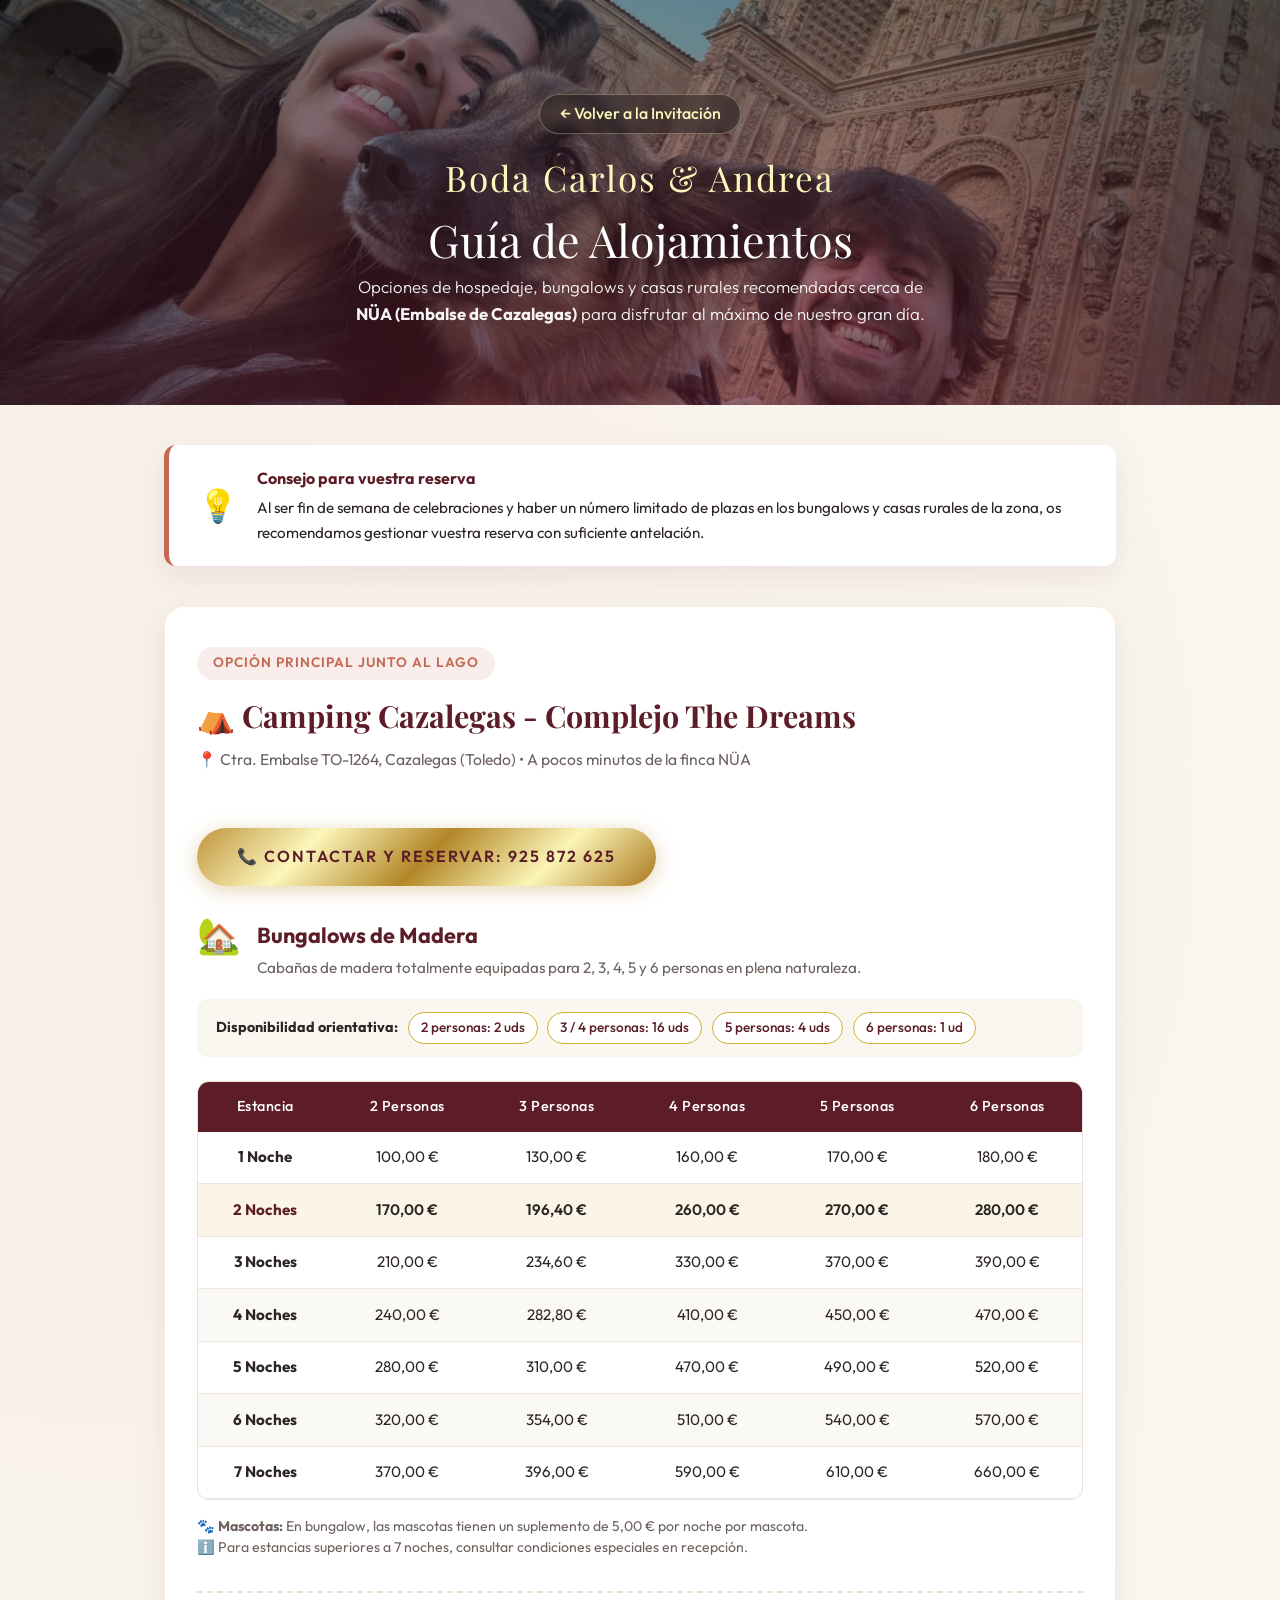
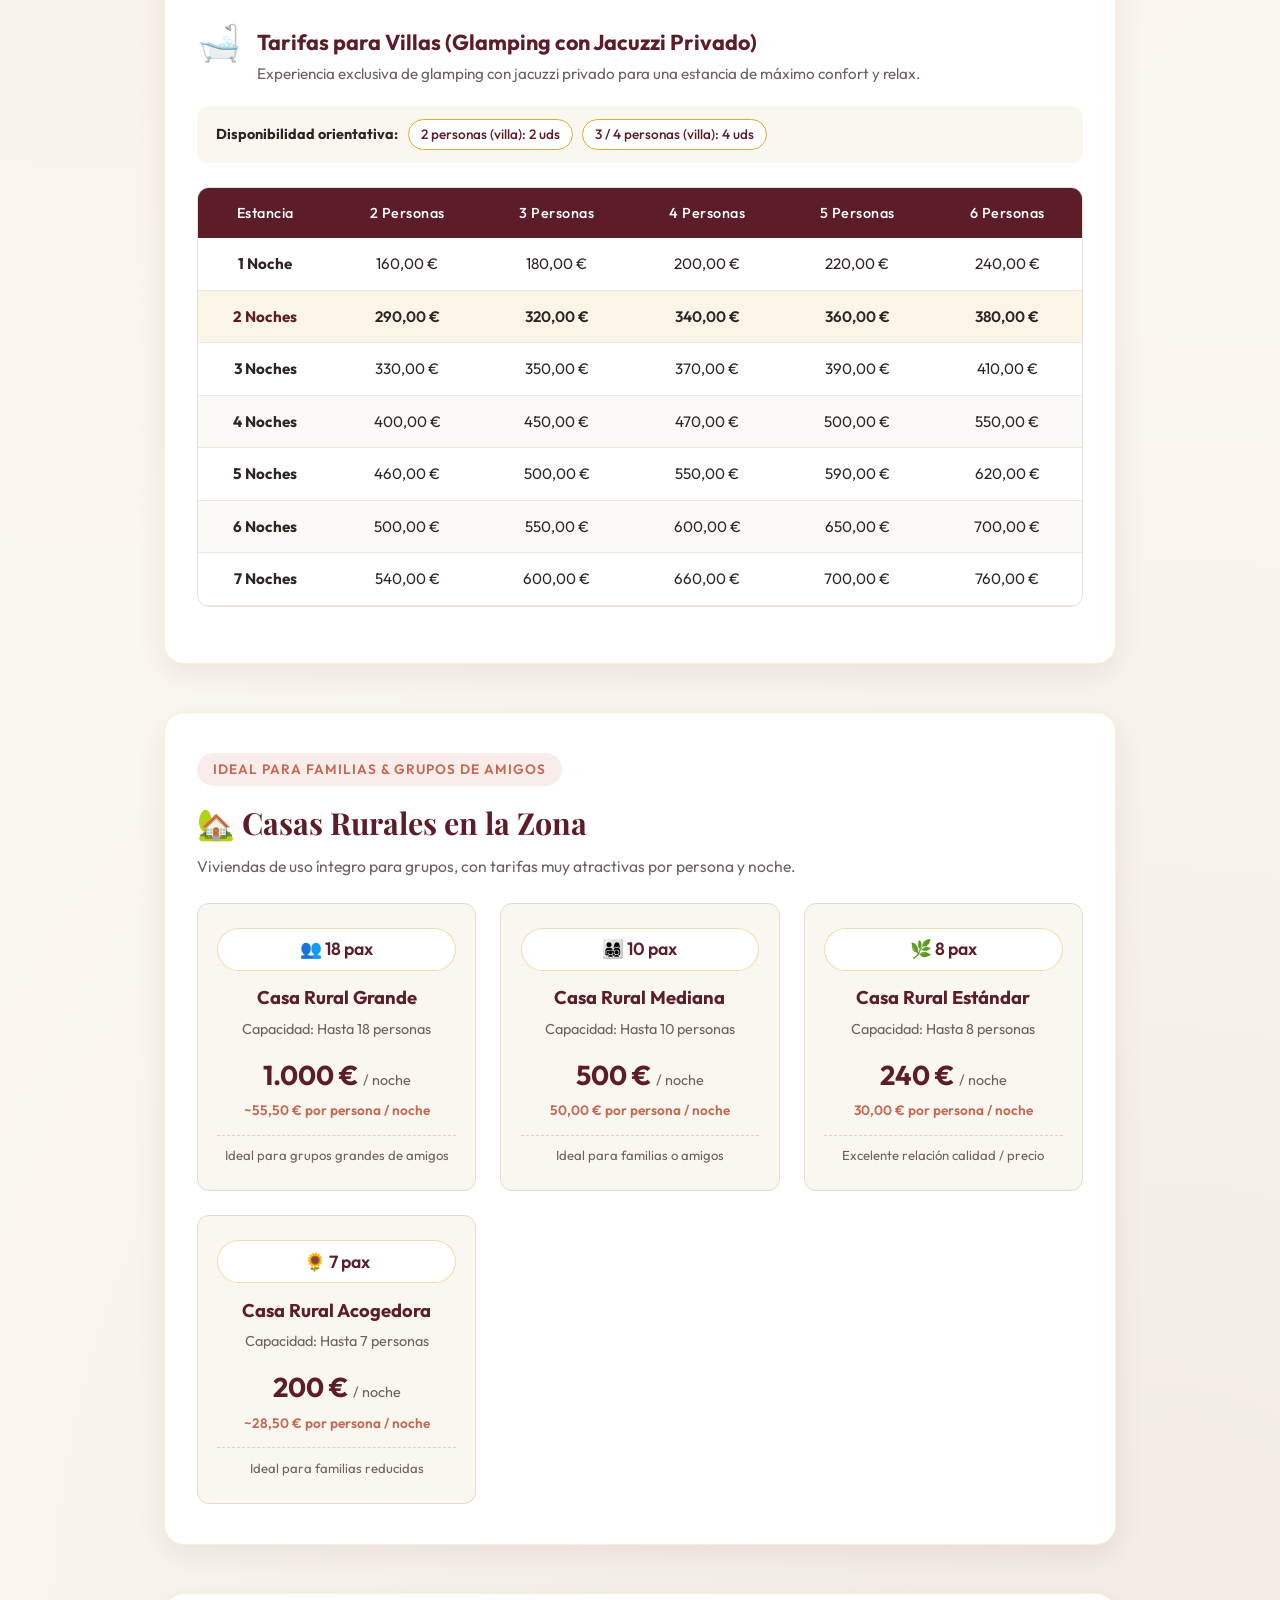
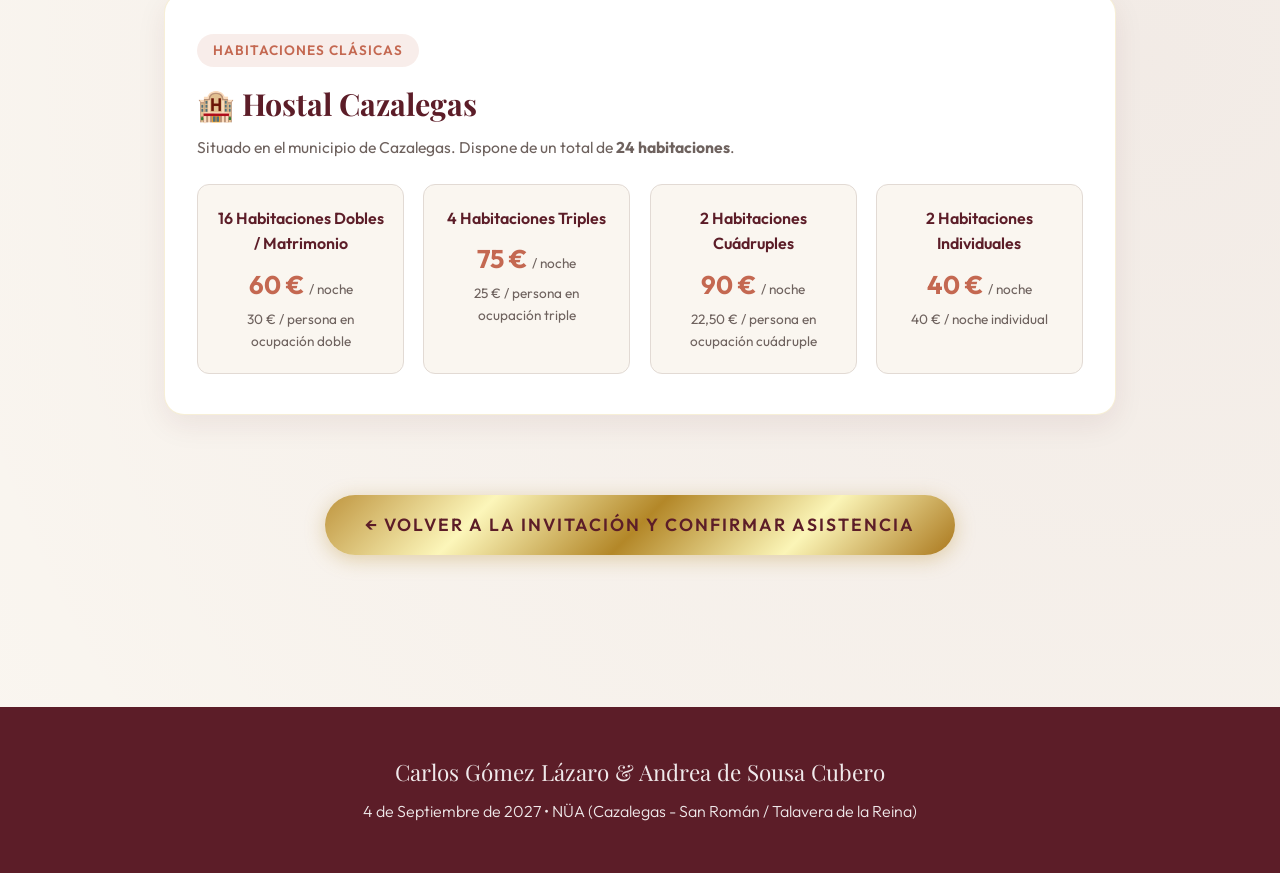
==== alojamiento.html @ 9c1aa171 "Añadir pagina de alojamientos y enlace en invitacion" ====
﻿<!DOCTYPE html>
<html lang="es">
<head>
  <meta charset="UTF-8">
  <meta name="viewport" content="width=device-width, initial-scale=1.0">
  <title>Alojamientos & Bungalows | Boda Carlos & Andrea</title>
  <meta name="description" content="Información y tarifas de alojamientos, bungalows, glamping y casas rurales para la boda de Carlos & Andrea.">
  
  <!-- CSS Principal -->
  <link rel="stylesheet" href="style.css?v=7">
</head>
<body class="alojamiento-page">

  <!-- HEADER / HERO ALOJAMIENTO -->
  <header class="hero-small">
    <div class="hero-overlay"></div>
    <div class="hero-content">
      <a href="index.html" class="back-link">← Volver a la Invitación</a>
      <p class="hero-subtitle font-serif">Boda Carlos & Andrea</p>
      <h1 class="hero-title font-serif" style="font-size: 2.8rem; margin-bottom: 0.5rem;">Guía de Alojamientos</h1>
      <p class="alojamiento-hero-desc">
        Opciones de hospedaje, bungalows y casas rurales recomendadas cerca de <strong>NÜA (Embalse de Cazalegas)</strong> para disfrutar al máximo de nuestro gran día.
      </p>
    </div>
  </header>

  <main class="main-container">

    <!-- AVISO IMPORTANTE -->
    <div class="notice-card">
      <div class="notice-icon">💡</div>
      <div>
        <h4 style="color: var(--primary-burgundy); margin-bottom: 0.3rem;">Consejo para vuestra reserva</h4>
        <p style="color: var(--text-dark); margin: 0; font-size: 0.95rem;">
          Al ser fin de semana de celebraciones y haber un número limitado de plazas en los bungalows y casas rurales de la zona, os recomendamos gestionar vuestra reserva con suficiente antelación.
        </p>
      </div>
    </div>

    <!-- SECCIÓN 1: CAMPING CAZALEGAS (COMPLEJO THE DREAMS) -->
    <section class="alojamiento-section">
      <div class="section-badge">Opción Principal junto al Lago</div>
      <h2 class="alojamiento-title font-serif">⛺ Camping Cazalegas - Complejo The Dreams</h2>
      <p class="alojamiento-subtitle">
        📍 Ctra. Embalse TO-1264, Cazalegas (Toledo) • A pocos minutos de la finca NÜA
      </p>
      
      <div class="contact-action-bar">
        <a href="tel:+34925872625" class="btn-primary" style="display: inline-flex; align-items: center; gap: 0.5rem;">
          📞 Contactar y Reservar: 925 872 625
        </a>
      </div>

      <!-- BUNGALOWS -->
      <div class="option-block">
        <div class="option-header">
          <div class="option-title-group">
            <span class="option-icon">🏡</span>
            <div>
              <h3 class="option-title">Bungalows de Madera</h3>
              <p class="option-desc">Cabañas de madera totalmente equipadas para 2, 3, 4, 5 y 6 personas en plena naturaleza.</p>
            </div>
          </div>
        </div>

        <div class="units-available">
          <strong>Disponibilidad orientativa:</strong>
          <span class="badge-pill">2 personas: 2 uds</span>
          <span class="badge-pill">3 / 4 personas: 16 uds</span>
          <span class="badge-pill">5 personas: 4 uds</span>
          <span class="badge-pill">6 personas: 1 ud</span>
        </div>

        <div class="table-responsive">
          <table class="tarifa-table">
            <thead>
              <tr>
                <th>Estancia</th>
                <th>2 Personas</th>
                <th>3 Personas</th>
                <th>4 Personas</th>
                <th>5 Personas</th>
                <th>6 Personas</th>
              </tr>
            </thead>
            <tbody>
              <tr>
                <td><strong>1 Noche</strong></td>
                <td>100,00 €</td>
                <td>130,00 €</td>
                <td>160,00 €</td>
                <td>170,00 €</td>
                <td>180,00 €</td>
              </tr>
              <tr class="highlight-row">
                <td><strong>2 Noches</strong></td>
                <td>170,00 €</td>
                <td>196,40 €</td>
                <td>260,00 €</td>
                <td>270,00 €</td>
                <td>280,00 €</td>
              </tr>
              <tr>
                <td><strong>3 Noches</strong></td>
                <td>210,00 €</td>
                <td>234,60 €</td>
                <td>330,00 €</td>
                <td>370,00 €</td>
                <td>390,00 €</td>
              </tr>
              <tr>
                <td><strong>4 Noches</strong></td>
                <td>240,00 €</td>
                <td>282,80 €</td>
                <td>410,00 €</td>
                <td>450,00 €</td>
                <td>470,00 €</td>
              </tr>
              <tr>
                <td><strong>5 Noches</strong></td>
                <td>280,00 €</td>
                <td>310,00 €</td>
                <td>470,00 €</td>
                <td>490,00 €</td>
                <td>520,00 €</td>
              </tr>
              <tr>
                <td><strong>6 Noches</strong></td>
                <td>320,00 €</td>
                <td>354,00 €</td>
                <td>510,00 €</td>
                <td>540,00 €</td>
                <td>570,00 €</td>
              </tr>
              <tr>
                <td><strong>7 Noches</strong></td>
                <td>370,00 €</td>
                <td>396,00 €</td>
                <td>590,00 €</td>
                <td>610,00 €</td>
                <td>660,00 €</td>
              </tr>
            </tbody>
          </table>
        </div>
        <p class="table-note">
          🐾 <strong>Mascotas:</strong> En bungalow, las mascotas tienen un suplemento de 5,00 € por noche por mascota.<br>
          ℹ️ Para estancias superiores a 7 noches, consultar condiciones especiales en recepción.
        </p>
      </div>

      <!-- VILLAS GLAMPING -->
      <div class="option-block" style="border-top: 2px dashed #eedecd; padding-top: 2rem; margin-top: 2rem;">
        <div class="option-header">
          <div class="option-title-group">
            <span class="option-icon">🛁</span>
            <div>
              <h3 class="option-title">Tarifas para Villas (Glamping con Jacuzzi Privado)</h3>
              <p class="option-desc">Experiencia exclusiva de glamping con jacuzzi privado para una estancia de máximo confort y relax.</p>
            </div>
          </div>
        </div>

        <div class="units-available">
          <strong>Disponibilidad orientativa:</strong>
          <span class="badge-pill">2 personas (villa): 2 uds</span>
          <span class="badge-pill">3 / 4 personas (villa): 4 uds</span>
        </div>

        <div class="table-responsive">
          <table class="tarifa-table">
            <thead>
              <tr>
                <th>Estancia</th>
                <th>2 Personas</th>
                <th>3 Personas</th>
                <th>4 Personas</th>
                <th>5 Personas</th>
                <th>6 Personas</th>
              </tr>
            </thead>
            <tbody>
              <tr>
                <td><strong>1 Noche</strong></td>
                <td>160,00 €</td>
                <td>180,00 €</td>
                <td>200,00 €</td>
                <td>220,00 €</td>
                <td>240,00 €</td>
              </tr>
              <tr class="highlight-row">
                <td><strong>2 Noches</strong></td>
                <td>290,00 €</td>
                <td>320,00 €</td>
                <td>340,00 €</td>
                <td>360,00 €</td>
                <td>380,00 €</td>
              </tr>
              <tr>
                <td><strong>3 Noches</strong></td>
                <td>330,00 €</td>
                <td>350,00 €</td>
                <td>370,00 €</td>
                <td>390,00 €</td>
                <td>410,00 €</td>
              </tr>
              <tr>
                <td><strong>4 Noches</strong></td>
                <td>400,00 €</td>
                <td>450,00 €</td>
                <td>470,00 €</td>
                <td>500,00 €</td>
                <td>550,00 €</td>
              </tr>
              <tr>
                <td><strong>5 Noches</strong></td>
                <td>460,00 €</td>
                <td>500,00 €</td>
                <td>550,00 €</td>
                <td>590,00 €</td>
                <td>620,00 €</td>
              </tr>
              <tr>
                <td><strong>6 Noches</strong></td>
                <td>500,00 €</td>
                <td>550,00 €</td>
                <td>600,00 €</td>
                <td>650,00 €</td>
                <td>700,00 €</td>
              </tr>
              <tr>
                <td><strong>7 Noches</strong></td>
                <td>540,00 €</td>
                <td>600,00 €</td>
                <td>660,00 €</td>
                <td>700,00 €</td>
                <td>760,00 €</td>
              </tr>
            </tbody>
          </table>
        </div>
      </div>
    </section>

    <!-- SECCIÓN 2: CASAS RURALES -->
    <section class="alojamiento-section">
      <div class="section-badge">Ideal para Familias & Grupos de Amigos</div>
      <h2 class="alojamiento-title font-serif">🏡 Casas Rurales en la Zona</h2>
      <p class="alojamiento-subtitle">
        Viviendas de uso íntegro para grupos, con tarifas muy atractivas por persona y noche.
      </p>

      <div class="cards-grid-alojamiento">
        <div class="rural-card">
          <div class="rural-icon">👥 18 pax</div>
          <h3 class="rural-name">Casa Rural Grande</h3>
          <p class="rural-capacity">Capacidad: Hasta 18 personas</p>
          <div class="rural-price">1.000 € <span class="rural-price-sub">/ noche</span></div>
          <p class="rural-per-person">~55,50 € por persona / noche</p>
          <p class="rural-tag">Ideal para grupos grandes de amigos</p>
        </div>

        <div class="rural-card">
          <div class="rural-icon">👨‍👩‍👧‍👦 10 pax</div>
          <h3 class="rural-name">Casa Rural Mediana</h3>
          <p class="rural-capacity">Capacidad: Hasta 10 personas</p>
          <div class="rural-price">500 € <span class="rural-price-sub">/ noche</span></div>
          <p class="rural-per-person">50,00 € por persona / noche</p>
          <p class="rural-tag">Ideal para familias o amigos</p>
        </div>

        <div class="rural-card">
          <div class="rural-icon">🌿 8 pax</div>
          <h3 class="rural-name">Casa Rural Estándar</h3>
          <p class="rural-capacity">Capacidad: Hasta 8 personas</p>
          <div class="rural-price">240 € <span class="rural-price-sub">/ noche</span></div>
          <p class="rural-per-person">30,00 € por persona / noche</p>
          <p class="rural-tag">Excelente relación calidad / precio</p>
        </div>

        <div class="rural-card">
          <div class="rural-icon">🌻 7 pax</div>
          <h3 class="rural-name">Casa Rural Acogedora</h3>
          <p class="rural-capacity">Capacidad: Hasta 7 personas</p>
          <div class="rural-price">200 € <span class="rural-price-sub">/ noche</span></div>
          <p class="rural-per-person">~28,50 € por persona / noche</p>
          <p class="rural-tag">Ideal para familias reducidas</p>
        </div>
      </div>
    </section>

    <!-- SECCIÓN 3: HOSTAL CAZALEGAS -->
    <section class="alojamiento-section">
      <div class="section-badge">Habitaciones Clásicas</div>
      <h2 class="alojamiento-title font-serif">🏨 Hostal Cazalegas</h2>
      <p class="alojamiento-subtitle">
        Situado en el municipio de Cazalegas. Dispone de un total de <strong>24 habitaciones</strong>.
      </p>

      <div class="hostal-grid">
        <div class="hostal-card">
          <div class="hostal-type">16 Habitaciones Dobles / Matrimonio</div>
          <div class="hostal-price">60 € <span class="hostal-price-sub">/ noche</span></div>
          <p class="hostal-detail">30 € / persona en ocupación doble</p>
        </div>

        <div class="hostal-card">
          <div class="hostal-type">4 Habitaciones Triples</div>
          <div class="hostal-price">75 € <span class="hostal-price-sub">/ noche</span></div>
          <p class="hostal-detail">25 € / persona en ocupación triple</p>
        </div>

        <div class="hostal-card">
          <div class="hostal-type">2 Habitaciones Cuádruples</div>
          <div class="hostal-price">90 € <span class="hostal-price-sub">/ noche</span></div>
          <p class="hostal-detail">22,50 € / persona en ocupación cuádruple</p>
        </div>

        <div class="hostal-card">
          <div class="hostal-type">2 Habitaciones Individuales</div>
          <div class="hostal-price">40 € <span class="hostal-price-sub">/ noche</span></div>
          <p class="hostal-detail">40 € / noche individual</p>
        </div>
      </div>
    </section>

    <!-- BOTÓN FINAL DE REGRESO -->
    <div style="text-align: center; margin: 3rem 0;">
      <a href="index.html" class="btn-primary" style="font-size: 1.1rem; padding: 1rem 2.5rem;">
        ← Volver a la Invitación y Confirmar Asistencia
      </a>
    </div>

  </main>

  <!-- FOOTER -->
  <footer>
    <p class="font-serif" style="font-size: 1.4rem; margin-bottom: 0.5rem;">Carlos Gómez Lázaro & Andrea de Sousa Cubero</p>
    <p>4 de Septiembre de 2027 • NÜA (Cazalegas - San Román / Talavera de la Reina)</p>
  </footer>

</body>
</html>
---- style.css ----
/* ==========================================================================
   Invitación de Boda Virtual - Carlos Gómez Lázaro & Andrea de Sousa Cubero
   Estilo: Romántico / Otoñal Chic (Burdeos, Terracota, Oro Cálido, Crema)
   ========================================================================== */

@import url('https://fonts.googleapis.com/css2?family=Alex+Brush&family=Outfit:wght@300;400;500;600;700&family=Playfair+Display:ital,wght@0,400;0,600;0,700;1,400&display=swap');

:root {
  /* Paleta de Colores Otoñal & Elegante */
  --primary-burgundy: #5c1d28;
  --terracotta: #c46851;
  --warm-gold: #d4af37;
  --gold-gradient: linear-gradient(135deg, #bf953f 0%, #fcf6ba 25%, #b38728 50%, #fbf5b7 75%, #aa771c 100%);
  --soft-cream: #faf6f0;
  --card-bg: rgba(255, 255, 255, 0.85);
  --glass-border: rgba(212, 175, 55, 0.25);
  --text-dark: #2c2523;
  --text-muted: #6e625e;
  --sage-green: #687a69;
  --shadow-soft: 0 10px 30px rgba(92, 29, 40, 0.08);
  --shadow-hover: 0 15px 35px rgba(92, 29, 40, 0.15);
  --radius-lg: 20px;
  --radius-md: 12px;
  --transition: all 0.3s cubic-bezier(0.25, 0.8, 0.25, 1);
}

/* Reset & Base */
*, *::before, *::after {
  box-sizing: border-box;
  margin: 0;
  padding: 0;
}

html {
  scroll-behavior: smooth;
}

body {
  font-family: 'Outfit', sans-serif;
  background-color: var(--soft-cream);
  color: var(--text-dark);
  line-height: 1.6;
  overflow-x: hidden;
  background-image: 
    radial-gradient(circle at 10% 20%, rgba(196, 104, 81, 0.05) 0%, transparent 40%),
    radial-gradient(circle at 90% 80%, rgba(92, 29, 40, 0.05) 0%, transparent 40%);
}

/* Tipografía Especial */
.font-script {
  font-family: 'Alex Brush', cursive;
}

.font-serif {
  font-family: 'Playfair Display', serif;
}

/* Hero Section */
.hero {
  position: relative;
  min-height: 100vh;
  display: flex;
  flex-direction: column;
  align-items: center;
  justify-content: center;
  text-align: center;
  padding: 3rem 1.5rem;
  background: linear-gradient(rgba(44, 37, 35, 0.35), rgba(92, 29, 40, 0.5)),
              url('portada.jpg') center 90%/cover no-repeat;
  color: #ffffff;
}

.hero-overlay {
  position: absolute;
  top: 0; left: 0; right: 0; bottom: 0;
  background: radial-gradient(circle at center, transparent 30%, rgba(0, 0, 0, 0.4) 100%);
}

.hero-content {
  position: relative;
  z-index: 2;
  max-width: 800px;
  animation: fadeIn 1.2s ease-out;
}

.hero-subtitle {
  font-family: 'Playfair Display', serif !important;
  font-size: 2.2rem;
  letter-spacing: 2px;
  text-transform: none;
  color: #fcf6ba;
  margin-bottom: 0.5rem;
  font-weight: 400;
  font-style: normal;
}

.hero-title {
  font-size: 3.8rem;
  line-height: 1.15;
  margin-bottom: 0.5rem;
  font-weight: 400;
  text-shadow: 0 4px 15px rgba(0, 0, 0, 0.4);
}

.hero-date-badge {
  display: inline-block;
  margin: 1.5rem 0 2rem;
  padding: 0.6rem 1.8rem;
  border-top: 1px solid rgba(255, 255, 255, 0.4);
  border-bottom: 1px solid rgba(255, 255, 255, 0.4);
  font-size: 1.2rem;
  letter-spacing: 2px;
}

/* Cuenta Atrás */
.countdown-container {
  display: flex;
  gap: 1.2rem;
  justify-content: center;
  margin-top: 1rem;
  flex-wrap: wrap;
}

.countdown-box {
  background: rgba(255, 255, 255, 0.15);
  backdrop-filter: blur(8px);
  -webkit-backdrop-filter: blur(8px);
  border: 1px solid rgba(255, 255, 255, 0.3);
  padding: 1rem 1.2rem;
  border-radius: var(--radius-md);
  min-width: 85px;
  box-shadow: 0 4px 15px rgba(0,0,0,0.2);
}

.countdown-number {
  font-family: 'Playfair Display', serif;
  font-size: 2.2rem;
  font-weight: 700;
  color: #ffffff;
  display: block;
}

.countdown-label {
  font-size: 0.75rem;
  text-transform: uppercase;
  letter-spacing: 2px;
  color: #fcf6ba;
}

/* Botones Principales */
.btn-primary {
  display: inline-block;
  padding: 1rem 2.5rem;
  background: var(--gold-gradient);
  color: var(--primary-burgundy);
  font-weight: 600;
  text-transform: uppercase;
  letter-spacing: 2px;
  border-radius: 50px;
  text-decoration: none;
  border: none;
  cursor: pointer;
  box-shadow: 0 4px 20px rgba(191, 149, 63, 0.4);
  transition: var(--transition);
  margin-top: 2rem;
}

.btn-primary:hover {
  transform: translateY(-3px) scale(1.02);
  box-shadow: 0 8px 25px rgba(191, 149, 63, 0.6);
}

/* Estructura General de Secciones */
.section {
  padding: 5rem 1.5rem;
  max-width: 1000px;
  margin: 0 auto;
}

.section-header {
  text-align: center;
  margin-bottom: 3.5rem;
}

.section-subtitle {
  font-family: 'Alex Brush', cursive;
  font-size: 2.2rem;
  color: var(--terracotta);
  display: block;
}

.section-title {
  font-family: 'Playfair Display', serif;
  font-size: 2.4rem;
  color: var(--primary-burgundy);
  margin-top: -0.3rem;
  position: relative;
}

.section-title::after {
  content: '';
  display: block;
  width: 60px;
  height: 2px;
  background: var(--warm-gold);
  margin: 1rem auto 0;
}

/* Tarjetas de Eventos */
.events-grid {
  display: grid;
  grid-template-columns: repeat(auto-fit, minmax(300px, 1fr));
  gap: 2rem;
}

.card {
  background: var(--card-bg);
  backdrop-filter: blur(10px);
  border: 1px solid var(--glass-border);
  border-radius: var(--radius-lg);
  padding: 2.5rem 2rem;
  text-align: center;
  box-shadow: var(--shadow-soft);
  transition: var(--transition);
  position: relative;
  overflow: hidden;
}

.card::before {
  content: '';
  position: absolute;
  top: 0; left: 0; right: 0;
  height: 4px;
  background: var(--gold-gradient);
}

.card:hover {
  transform: translateY(-5px);
  box-shadow: var(--shadow-hover);
}

.card-icon {
  font-size: 2.5rem;
  margin-bottom: 1rem;
  color: var(--terracotta);
}

.card-title {
  font-family: 'Playfair Display', serif;
  font-size: 1.6rem;
  color: var(--primary-burgundy);
  margin-bottom: 0.8rem;
}

.card-info {
  color: var(--text-muted);
  margin-bottom: 1.2rem;
  font-size: 0.95rem;
}

.btn-outline {
  display: inline-flex;
  align-items: center;
  gap: 0.5rem;
  padding: 0.6rem 1.4rem;
  border: 1px solid var(--terracotta);
  color: var(--terracotta);
  border-radius: 30px;
  text-decoration: none;
  font-weight: 500;
  font-size: 0.9rem;
  transition: var(--transition);
}

.btn-outline:hover {
  background: var(--terracotta);
  color: #ffffff;
}

/* Formulario RSVP */
.rsvp-section {
  background: #ffffff;
  border-radius: var(--radius-lg);
  padding: 3.5rem 2.5rem;
  box-shadow: var(--shadow-hover);
  border: 1px solid var(--glass-border);
}

.form-group {
  margin-bottom: 1.8rem;
}

.form-label {
  display: block;
  font-weight: 600;
  color: var(--primary-burgundy);
  margin-bottom: 0.5rem;
  font-size: 0.95rem;
}

.form-input, .form-select, .form-textarea {
  width: 100%;
  padding: 0.9rem 1.2rem;
  border: 1px solid #e0d8d2;
  border-radius: var(--radius-md);
  font-family: 'Outfit', sans-serif;
  font-size: 1rem;
  background: var(--soft-cream);
  color: var(--text-dark);
  transition: var(--transition);
}

.form-input:focus, .form-select:focus, .form-textarea:focus {
  outline: none;
  border-color: var(--terracotta);
  box-shadow: 0 0 0 3px rgba(196, 104, 81, 0.15);
  background: #ffffff;
}

.radio-group, .checkbox-group {
  display: flex;
  flex-wrap: wrap;
  gap: 1rem;
  margin-top: 0.5rem;
}

.custom-option {
  display: flex;
  align-items: center;
  gap: 0.5rem;
  background: var(--soft-cream);
  padding: 0.6rem 1.2rem;
  border-radius: 30px;
  border: 1px solid #e2dad4;
  cursor: pointer;
  transition: var(--transition);
  font-size: 0.95rem;
}

.custom-option:hover {
  border-color: var(--terracotta);
}

.custom-option input[type="radio"]:checked + span,
.custom-option input[type="checkbox"]:checked + span {
  font-weight: 600;
  color: var(--primary-burgundy);
}

/* Modales & Notificaciones Toast */
.toast {
  position: fixed;
  bottom: 2rem;
  right: 2rem;
  background: var(--primary-burgundy);
  color: #ffffff;
  padding: 1.2rem 2rem;
  border-radius: var(--radius-md);
  box-shadow: 0 10px 30px rgba(0,0,0,0.3);
  display: flex;
  align-items: center;
  gap: 1rem;
  z-index: 1000;
  transform: translateY(150%);
  transition: transform 0.4s cubic-bezier(0.175, 0.885, 0.32, 1.275);
  border-left: 5px solid var(--warm-gold);
}

.toast.show {
  transform: translateY(0);
}

/* Footer */
footer {
  text-align: center;
  padding: 3rem 1.5rem;
  background: var(--primary-burgundy);
  color: #ffffff;
  margin-top: 4rem;
}

footer p {
  opacity: 0.9;
  font-weight: 300;
}

/* Keyframes */
@keyframes fadeIn {
  from { opacity: 0; transform: translateY(20px); }
  to { opacity: 1; transform: translateY(0); }
}

/* Responsive Breakpoints */
@media (max-width: 768px) {
  .hero-title { font-size: 2.8rem; }
  .section { padding: 3.5rem 1rem; }
  .rsvp-section { padding: 2rem 1.2rem; }
  .countdown-box { min-width: 70px; padding: 0.8rem 0.8rem; }
  .countdown-number { font-size: 1.7rem; }
}

/* ==========================================================================
   Estilos para la Guía de Alojamientos (alojamiento.html)
   ========================================================================== */

.hero-small {
  position: relative;
  min-height: 45vh;
  display: flex;
  flex-direction: column;
  align-items: center;
  justify-content: center;
  text-align: center;
  padding: 3.5rem 1.5rem 2.5rem;
  background: linear-gradient(rgba(44, 37, 35, 0.5), rgba(92, 29, 40, 0.65)),
              url('portada.jpg') center 80%/cover no-repeat;
  color: #ffffff;
}

.back-link {
  display: inline-block;
  color: #fcf6ba;
  text-decoration: none;
  font-weight: 500;
  margin-bottom: 1rem;
  padding: 0.4rem 1.2rem;
  border-radius: 30px;
  background: rgba(0, 0, 0, 0.3);
  backdrop-filter: blur(5px);
  border: 1px solid rgba(252, 246, 186, 0.3);
  transition: var(--transition);
}

.back-link:hover {
  background: rgba(0, 0, 0, 0.5);
  border-color: #fcf6ba;
  transform: translateX(-3px);
}

.alojamiento-hero-desc {
  max-width: 600px;
  margin: 0 auto;
  font-size: 1.05rem;
  color: rgba(255, 255, 255, 0.95);
  font-weight: 300;
}

.main-container {
  max-width: 1000px;
  margin: 0 auto;
  padding: 2.5rem 1.5rem;
}

.notice-card {
  display: flex;
  align-items: center;
  gap: 1.2rem;
  background: #ffffff;
  border-left: 5px solid var(--terracotta);
  padding: 1.3rem 1.8rem;
  border-radius: var(--radius-md);
  box-shadow: var(--shadow-soft);
  margin-bottom: 2.5rem;
}

.notice-icon {
  font-size: 2rem;
  line-height: 1;
}

.alojamiento-section {
  background: #ffffff;
  border-radius: var(--radius-lg);
  padding: 2.5rem 2rem;
  margin-bottom: 3rem;
  box-shadow: var(--shadow-soft);
  border: 1px solid rgba(212, 175, 55, 0.2);
  position: relative;
}

.section-badge {
  display: inline-block;
  background: rgba(196, 104, 81, 0.12);
  color: var(--terracotta);
  font-size: 0.85rem;
  font-weight: 600;
  text-transform: uppercase;
  letter-spacing: 1px;
  padding: 0.35rem 1rem;
  border-radius: 30px;
  margin-bottom: 0.8rem;
}

.alojamiento-title {
  color: var(--primary-burgundy);
  font-size: 1.9rem;
  margin-bottom: 0.4rem;
}

.alojamiento-subtitle {
  color: var(--text-muted);
  font-size: 0.98rem;
  margin-bottom: 1.5rem;
}

.contact-action-bar {
  margin-bottom: 2rem;
}

.option-block {
  margin-top: 1.5rem;
}

.option-header {
  margin-bottom: 1.2rem;
}

.option-title-group {
  display: flex;
  align-items: flex-start;
  gap: 1rem;
}

.option-icon {
  font-size: 2.2rem;
  line-height: 1;
}

.option-title {
  color: var(--primary-burgundy);
  font-size: 1.35rem;
  margin-bottom: 0.2rem;
}

.option-desc {
  color: var(--text-muted);
  font-size: 0.95rem;
}

.units-available {
  display: flex;
  flex-wrap: wrap;
  align-items: center;
  gap: 0.6rem;
  margin-bottom: 1.5rem;
  padding: 0.8rem 1.2rem;
  background: var(--soft-cream);
  border-radius: var(--radius-md);
  font-size: 0.9rem;
}

.badge-pill {
  background: #ffffff;
  border: 1px solid #d4af37;
  color: var(--primary-burgundy);
  padding: 0.25rem 0.75rem;
  border-radius: 20px;
  font-weight: 500;
  font-size: 0.85rem;
}

/* Tablas Tarifas */
.table-responsive {
  width: 100%;
  overflow-x: auto;
  border-radius: var(--radius-md);
  border: 1px solid #e8dfd8;
  margin-bottom: 1rem;
}

.tarifa-table {
  width: 100%;
  border-collapse: collapse;
  text-align: center;
  font-size: 0.95rem;
}

.tarifa-table th {
  background: var(--primary-burgundy);
  color: #ffffff;
  padding: 0.85rem 1rem;
  font-weight: 500;
  font-size: 0.9rem;
  letter-spacing: 0.5px;
}

.tarifa-table td {
  padding: 0.85rem 1rem;
  border-bottom: 1px solid #eee6df;
  color: var(--text-dark);
}

.tarifa-table tbody tr:nth-child(even) {
  background: #fbf9f6;
}

.tarifa-table tbody tr:hover {
  background: rgba(196, 104, 81, 0.08);
}

.tarifa-table tr.highlight-row {
  background: rgba(212, 175, 55, 0.12) !important;
  font-weight: 600;
}

.tarifa-table tr.highlight-row td:first-child {
  color: var(--primary-burgundy);
}

.table-note {
  font-size: 0.88rem;
  color: var(--text-muted);
  line-height: 1.5;
  margin-top: 0.6rem;
}

/* Grid Casas Rurales */
.cards-grid-alojamiento {
  display: grid;
  grid-template-columns: repeat(auto-fit, minmax(220px, 1fr));
  gap: 1.5rem;
  margin-top: 1.5rem;
}

.rural-card {
  background: var(--soft-cream);
  border: 1px solid #e2dad4;
  border-radius: var(--radius-md);
  padding: 1.5rem 1.2rem;
  text-align: center;
  transition: var(--transition);
  display: flex;
  flex-direction: column;
  justify-content: space-between;
}

.rural-card:hover {
  transform: translateY(-5px);
  border-color: var(--terracotta);
  box-shadow: var(--shadow-soft);
}

.rural-icon {
  font-size: 1.1rem;
  font-weight: 600;
  background: #ffffff;
  color: var(--primary-burgundy);
  border: 1px solid rgba(212, 175, 55, 0.4);
  padding: 0.4rem 0.8rem;
  border-radius: 30px;
  display: inline-block;
  margin-bottom: 0.8rem;
}

.rural-name {
  color: var(--primary-burgundy);
  font-size: 1.15rem;
  margin-bottom: 0.3rem;
}

.rural-capacity {
  font-size: 0.9rem;
  color: var(--text-muted);
  margin-bottom: 0.8rem;
}

.rural-price {
  font-size: 1.7rem;
  font-weight: 700;
  color: var(--primary-burgundy);
  margin-bottom: 0.2rem;
}

.rural-price-sub {
  font-size: 0.9rem;
  font-weight: 400;
  color: var(--text-muted);
}

.rural-per-person {
  font-size: 0.85rem;
  color: var(--terracotta);
  font-weight: 600;
  margin-bottom: 0.8rem;
}

.rural-tag {
  font-size: 0.82rem;
  color: var(--text-muted);
  border-top: 1px dashed #ded4cc;
  padding-top: 0.6rem;
  margin-top: auto;
}

/* Grid Hostal */
.hostal-grid {
  display: grid;
  grid-template-columns: repeat(auto-fit, minmax(200px, 1fr));
  gap: 1.2rem;
  margin-top: 1.5rem;
}

.hostal-card {
  background: var(--soft-cream);
  border: 1px solid #e2dad4;
  border-radius: var(--radius-md);
  padding: 1.3rem 1.2rem;
  text-align: center;
  transition: var(--transition);
}

.hostal-card:hover {
  border-color: var(--terracotta);
  background: #ffffff;
}

.hostal-type {
  font-weight: 600;
  color: var(--primary-burgundy);
  font-size: 1rem;
  margin-bottom: 0.5rem;
}

.hostal-price {
  font-size: 1.6rem;
  font-weight: 700;
  color: var(--terracotta);
  margin-bottom: 0.2rem;
}

.hostal-price-sub {
  font-size: 0.85rem;
  font-weight: 400;
  color: var(--text-muted);
}

.hostal-detail {
  font-size: 0.85rem;
  color: var(--text-muted);
}

@media (max-width: 768px) {
  .hero-small { padding: 3rem 1rem 2rem; min-height: 40vh; }
  .alojamiento-section { padding: 1.8rem 1.2rem; }
  .tarifa-table { font-size: 0.85rem; }
  .tarifa-table th, .tarifa-table td { padding: 0.6rem 0.5rem; }
}
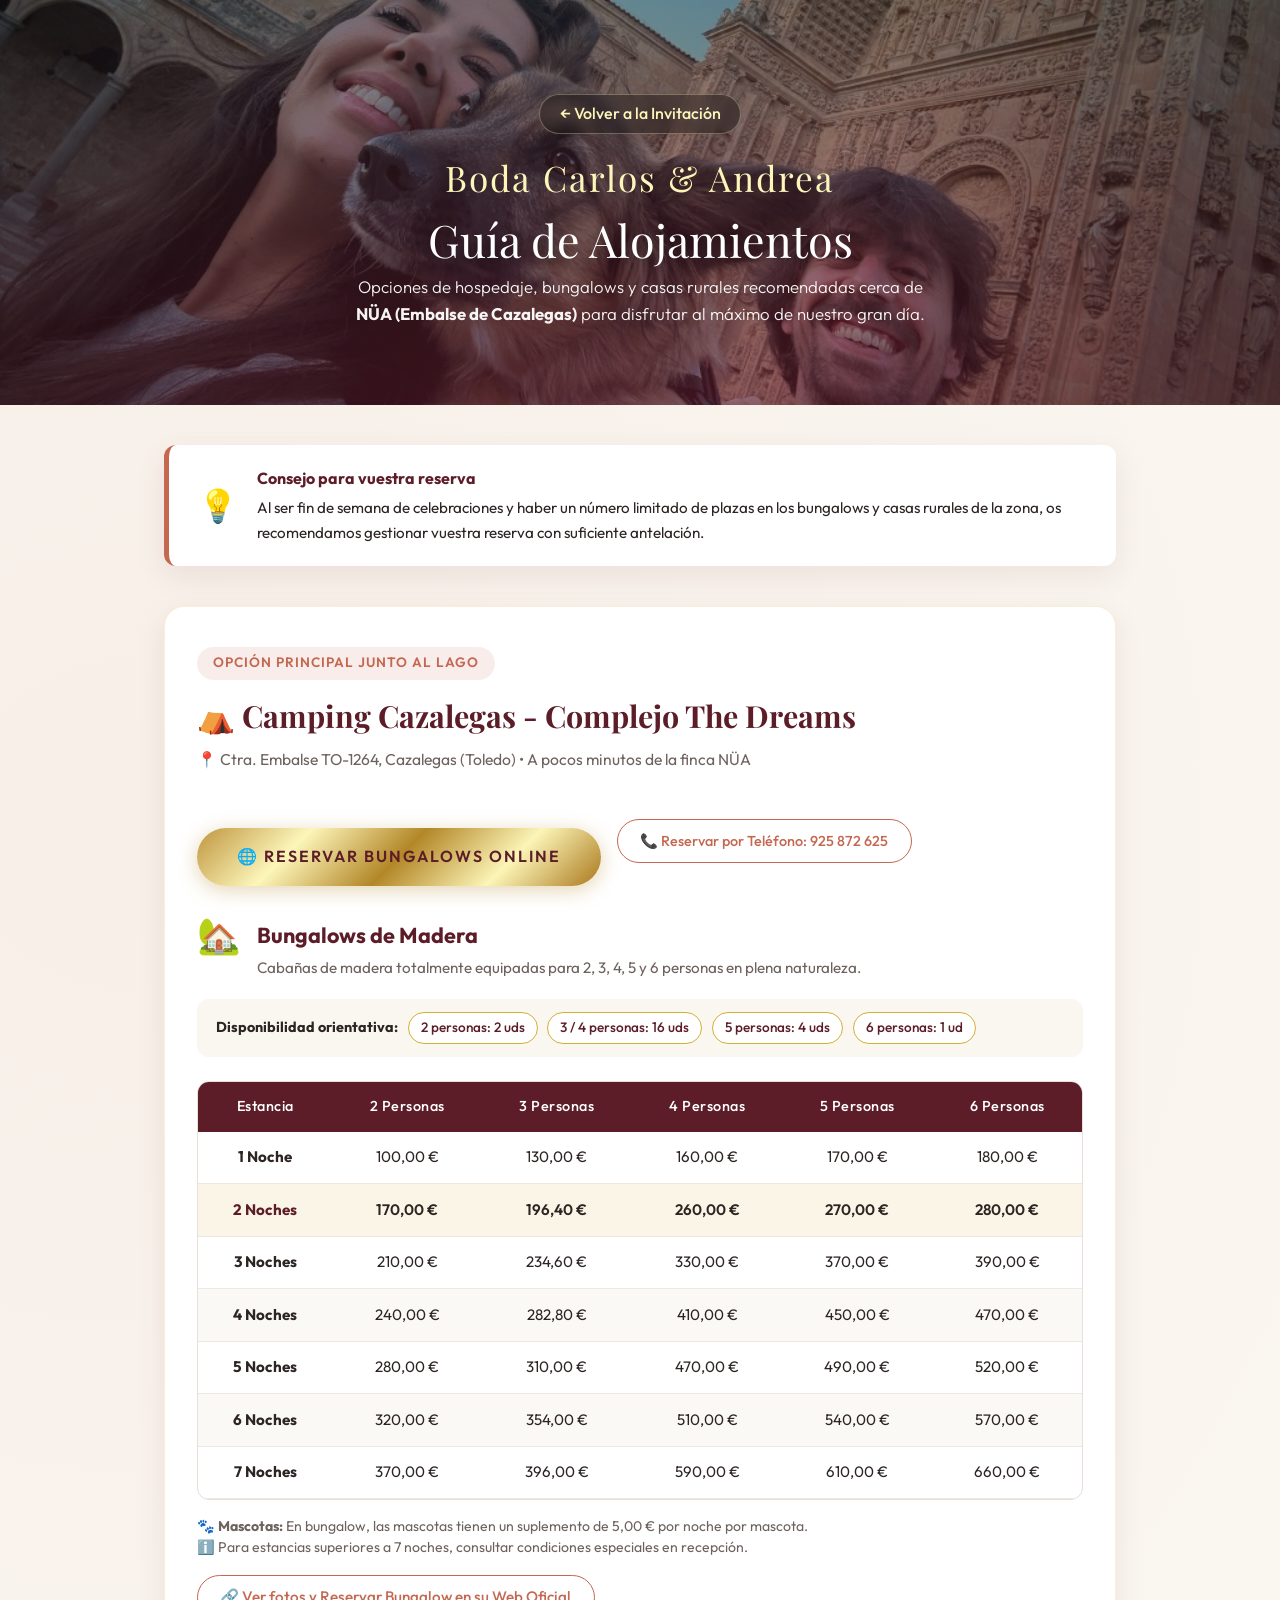
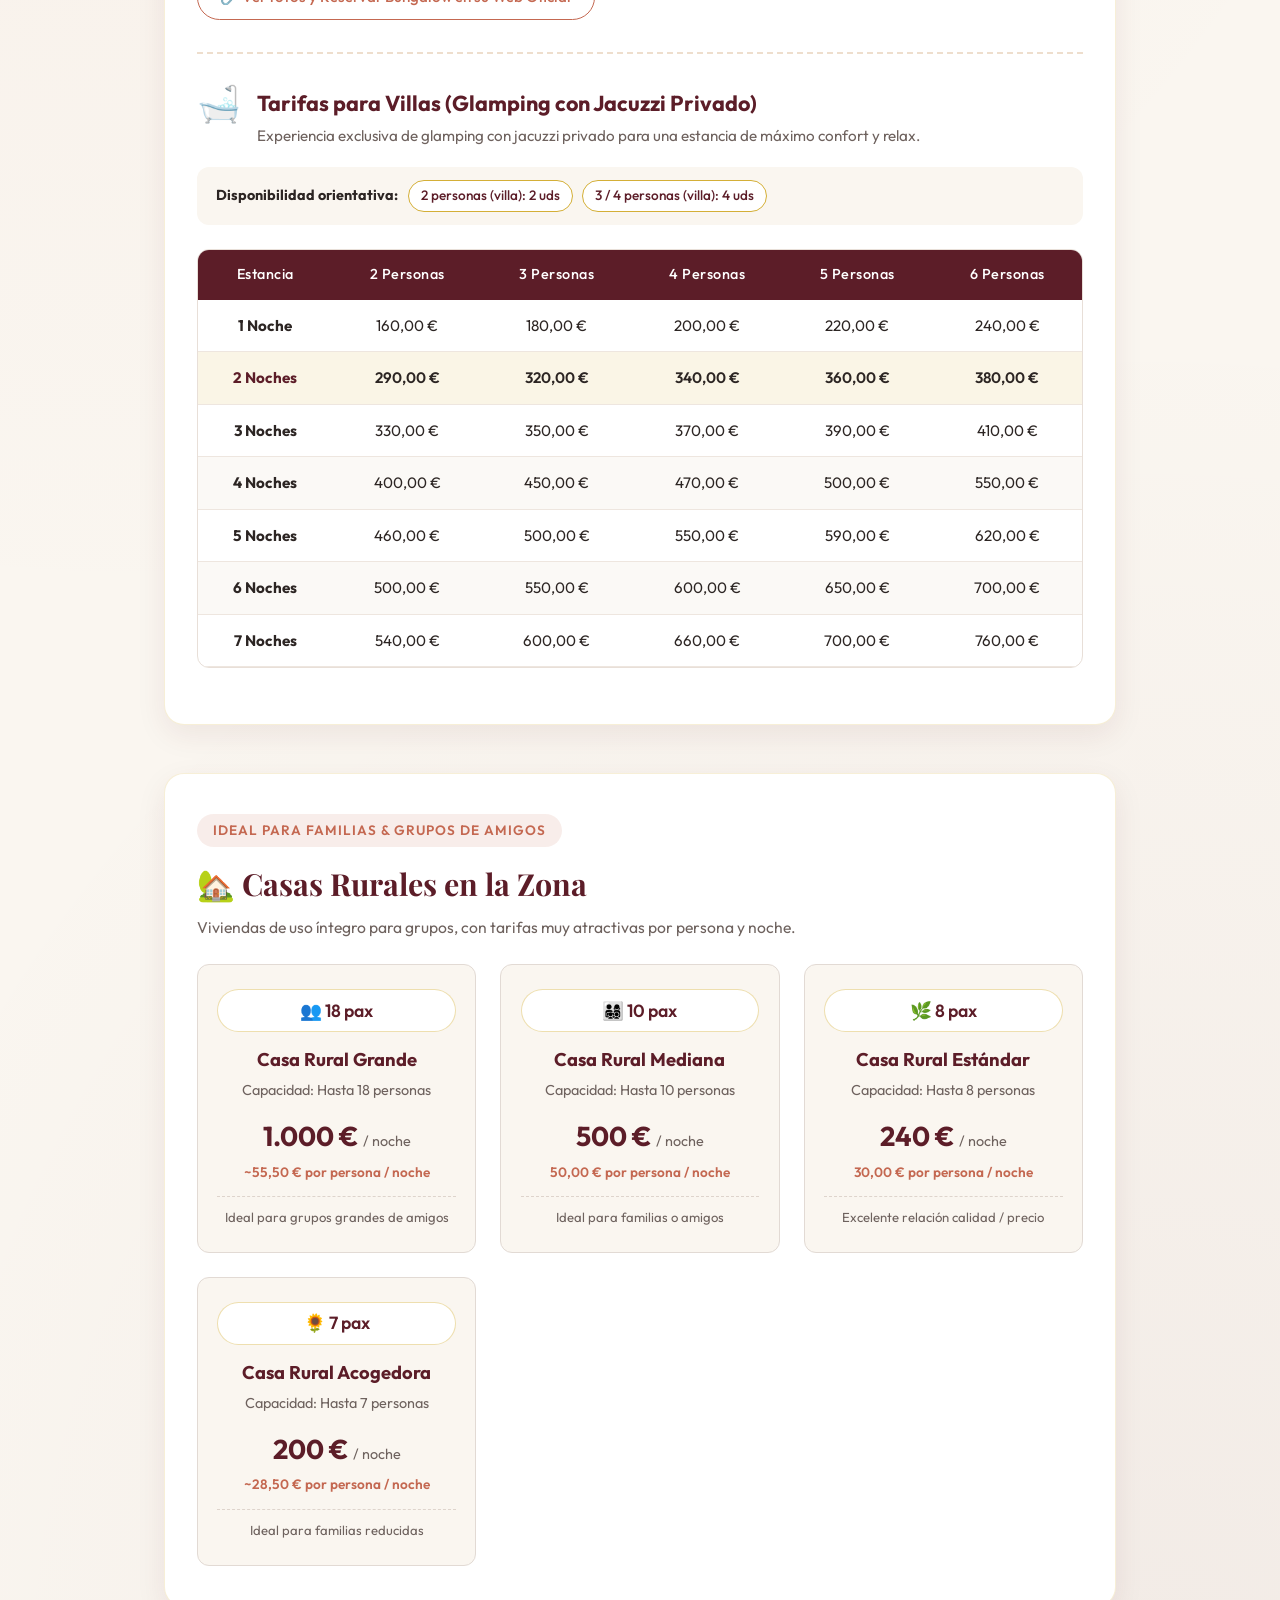
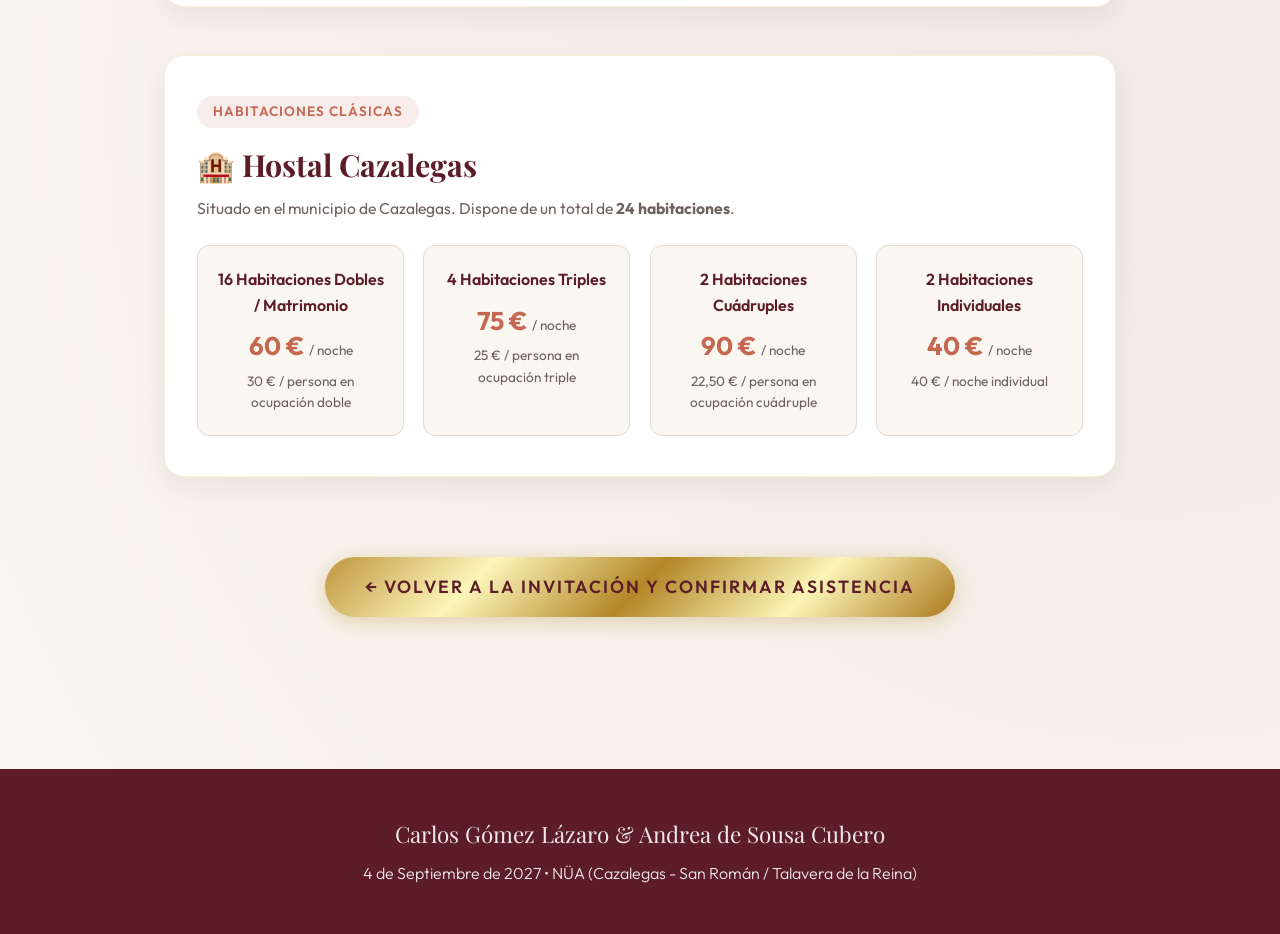
==== commit 706ad39d: "Añadir enlace de reserva online de bungalows" ====
--- a/alojamiento.html
+++ b/alojamiento.html
@@ -1,4 +1,4 @@
-﻿<!DOCTYPE html>
+<!DOCTYPE html>
 <html lang="es">
 <head>
   <meta charset="UTF-8">
@@ -45,9 +45,12 @@
         📍 Ctra. Embalse TO-1264, Cazalegas (Toledo) • A pocos minutos de la finca NÜA
       </p>
       
-      <div class="contact-action-bar">
-        <a href="tel:+34925872625" class="btn-primary" style="display: inline-flex; align-items: center; gap: 0.5rem;">
-          📞 Contactar y Reservar: 925 872 625
+      <div class="contact-action-bar" style="display: flex; gap: 1rem; flex-wrap: wrap; align-items: center;">
+        <a href="https://camping.complejothedreams.com/bungalows/#section-24-28" target="_blank" rel="noopener noreferrer" class="btn-primary" style="display: inline-flex; align-items: center; gap: 0.5rem;">
+          🌐 Reservar Bungalows Online
+        </a>
+        <a href="tel:+34925872625" class="btn-outline" style="display: inline-flex; align-items: center; gap: 0.5rem;">
+          📞 Reservar por Teléfono: 925 872 625
         </a>
       </div>
 
@@ -147,6 +150,11 @@
           🐾 <strong>Mascotas:</strong> En bungalow, las mascotas tienen un suplemento de 5,00 € por noche por mascota.<br>
           ℹ️ Para estancias superiores a 7 noches, consultar condiciones especiales en recepción.
         </p>
+        <div style="margin-top: 1rem;">
+          <a href="https://camping.complejothedreams.com/bungalows/#section-24-28" target="_blank" rel="noopener noreferrer" class="btn-outline" style="display: inline-flex; align-items: center; gap: 0.5rem; font-size: 0.95rem;">
+            🔗 Ver fotos y Reservar Bungalow en su Web Oficial
+          </a>
+        </div>
       </div>
 
       <!-- VILLAS GLAMPING -->
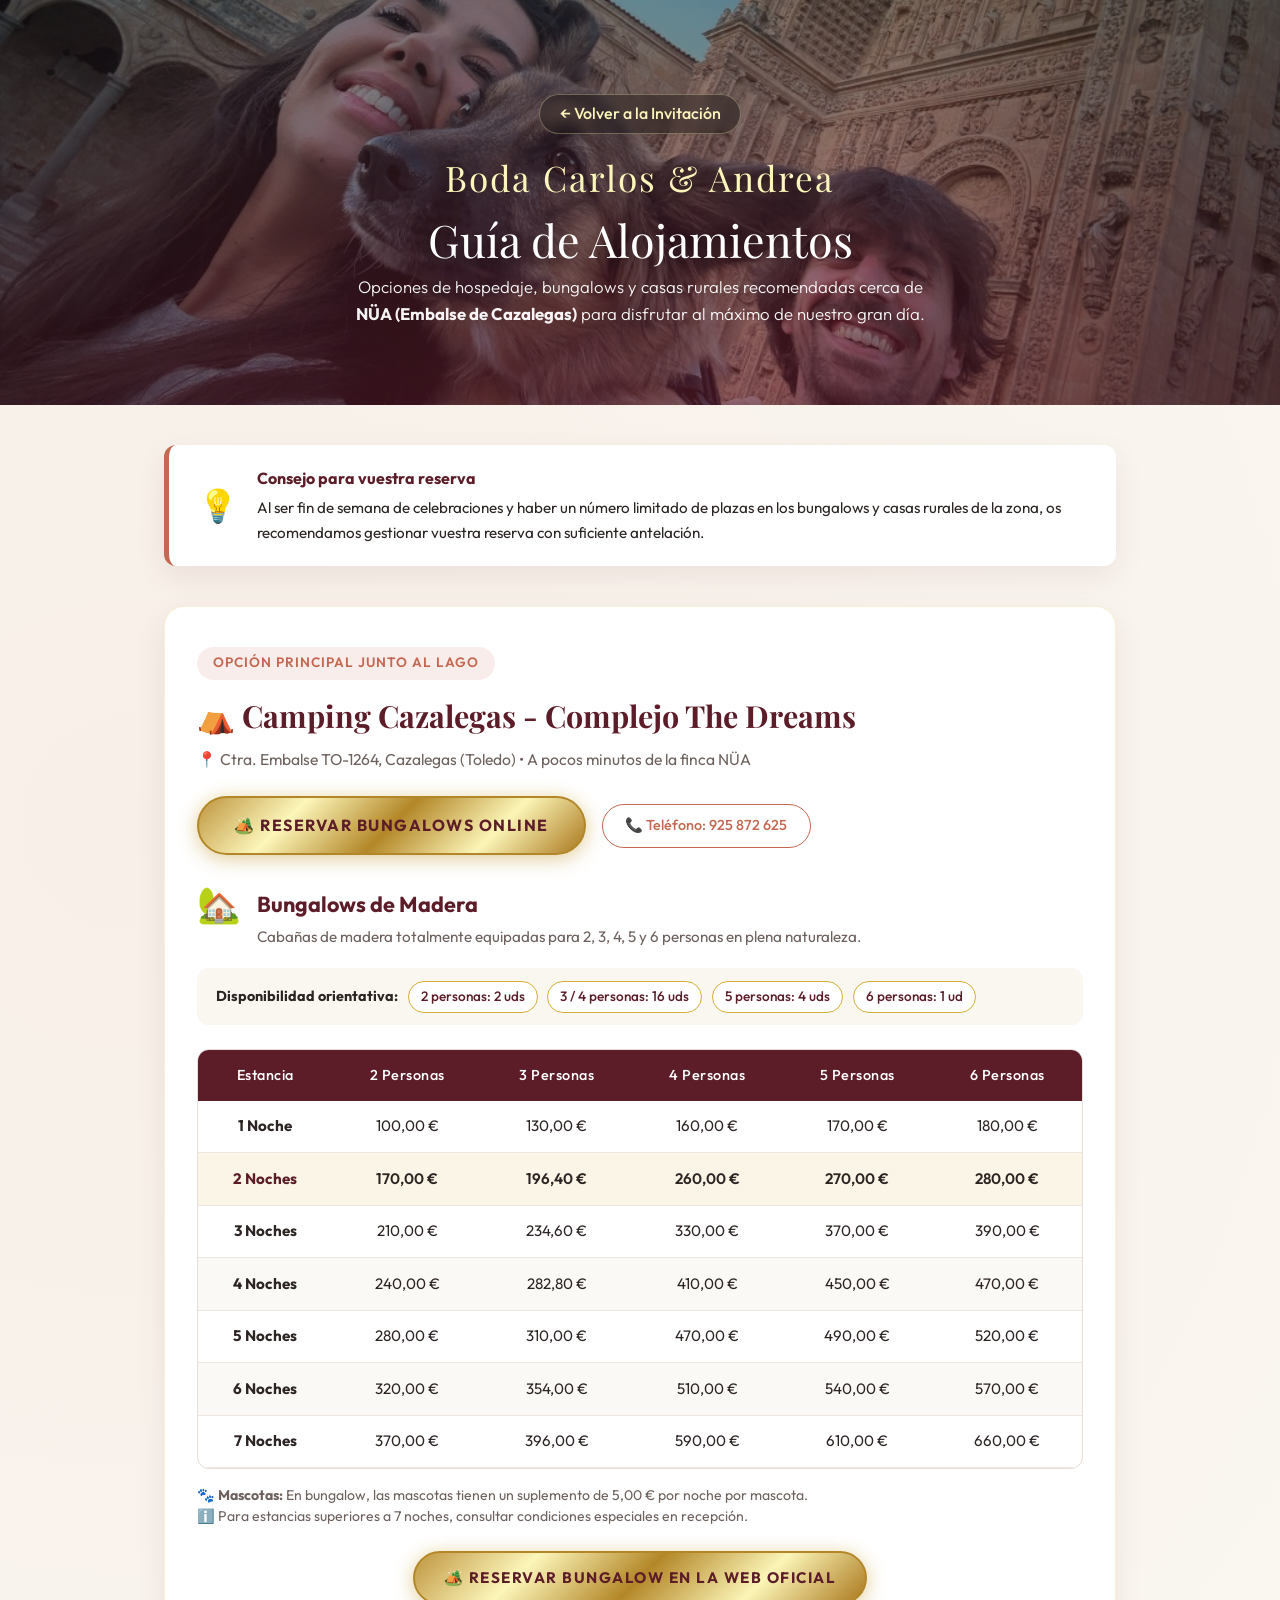
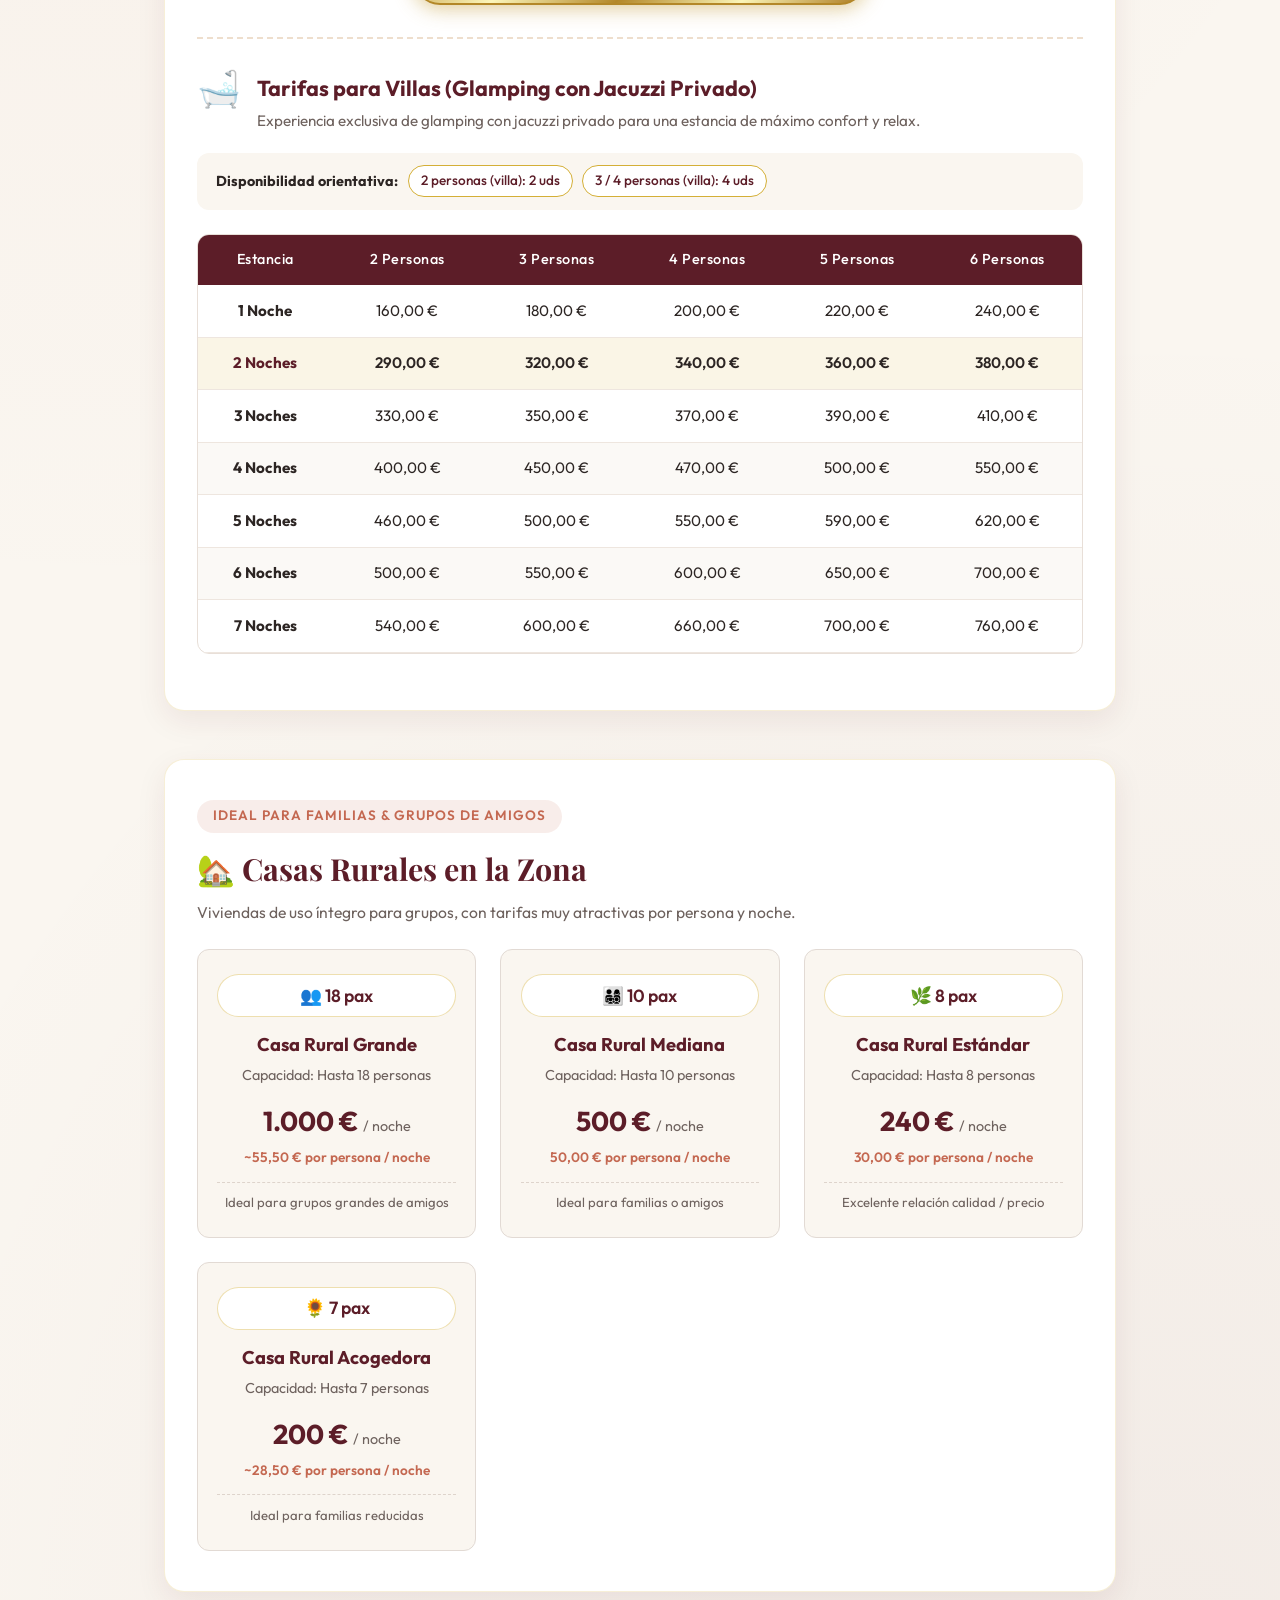
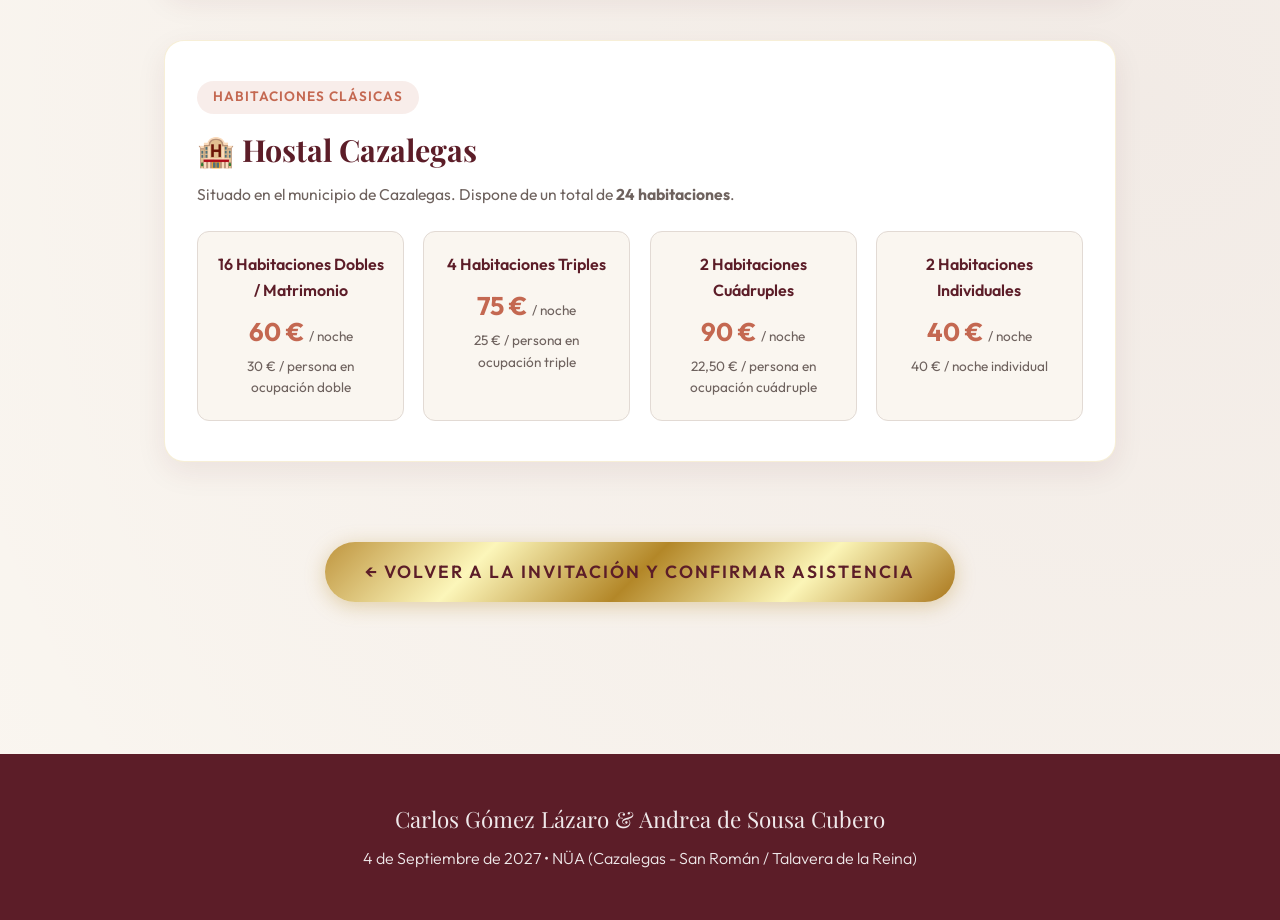
==== commit 5c88f047: "Resaltar botones dorados de reserva y acceso a alojamientos" ====
--- a/alojamiento.html
+++ b/alojamiento.html
@@ -46,11 +46,11 @@
       </p>
       
       <div class="contact-action-bar" style="display: flex; gap: 1rem; flex-wrap: wrap; align-items: center;">
-        <a href="https://camping.complejothedreams.com/bungalows/#section-24-28" target="_blank" rel="noopener noreferrer" class="btn-primary" style="display: inline-flex; align-items: center; gap: 0.5rem;">
-          🌐 Reservar Bungalows Online
+        <a href="https://camping.complejothedreams.com/bungalows/#section-24-28" target="_blank" rel="noopener noreferrer" class="btn-gold">
+          🏕️ Reservar Bungalows Online
         </a>
         <a href="tel:+34925872625" class="btn-outline" style="display: inline-flex; align-items: center; gap: 0.5rem;">
-          📞 Reservar por Teléfono: 925 872 625
+          📞 Teléfono: 925 872 625
         </a>
       </div>
 
@@ -150,9 +150,9 @@
           🐾 <strong>Mascotas:</strong> En bungalow, las mascotas tienen un suplemento de 5,00 € por noche por mascota.<br>
           ℹ️ Para estancias superiores a 7 noches, consultar condiciones especiales en recepción.
         </p>
-        <div style="margin-top: 1rem;">
-          <a href="https://camping.complejothedreams.com/bungalows/#section-24-28" target="_blank" rel="noopener noreferrer" class="btn-outline" style="display: inline-flex; align-items: center; gap: 0.5rem; font-size: 0.95rem;">
-            🔗 Ver fotos y Reservar Bungalow en su Web Oficial
+        <div style="margin-top: 1.5rem; text-align: center;">
+          <a href="https://camping.complejothedreams.com/bungalows/#section-24-28" target="_blank" rel="noopener noreferrer" class="btn-gold" style="font-size: 0.95rem; padding: 0.8rem 1.8rem;">
+            🏕️ Reservar Bungalow en la Web Oficial
           </a>
         </div>
       </div>
--- a/style.css
+++ b/style.css
@@ -745,3 +745,31 @@
   .tarifa-table { font-size: 0.85rem; }
   .tarifa-table th, .tarifa-table td { padding: 0.6rem 0.5rem; }
 }
+
+/* Botón Dorado Ultra Destacado */
+.btn-gold {
+  display: inline-flex;
+  align-items: center;
+  justify-content: center;
+  gap: 0.6rem;
+  padding: 0.9rem 2.2rem;
+  background: var(--gold-gradient);
+  color: var(--primary-burgundy) !important;
+  font-weight: 700;
+  font-size: 1rem;
+  text-transform: uppercase;
+  letter-spacing: 1.5px;
+  border-radius: 50px;
+  text-decoration: none;
+  border: 2px solid #b38728;
+  cursor: pointer;
+  box-shadow: 0 4px 20px rgba(191, 149, 63, 0.45), 0 0 15px rgba(252, 246, 186, 0.35);
+  transition: var(--transition);
+}
+
+.btn-gold:hover {
+  transform: translateY(-3px) scale(1.03);
+  box-shadow: 0 8px 30px rgba(191, 149, 63, 0.7), 0 0 20px rgba(252, 246, 186, 0.6);
+  color: #3b0e16 !important;
+  border-color: #8c6218;
+}
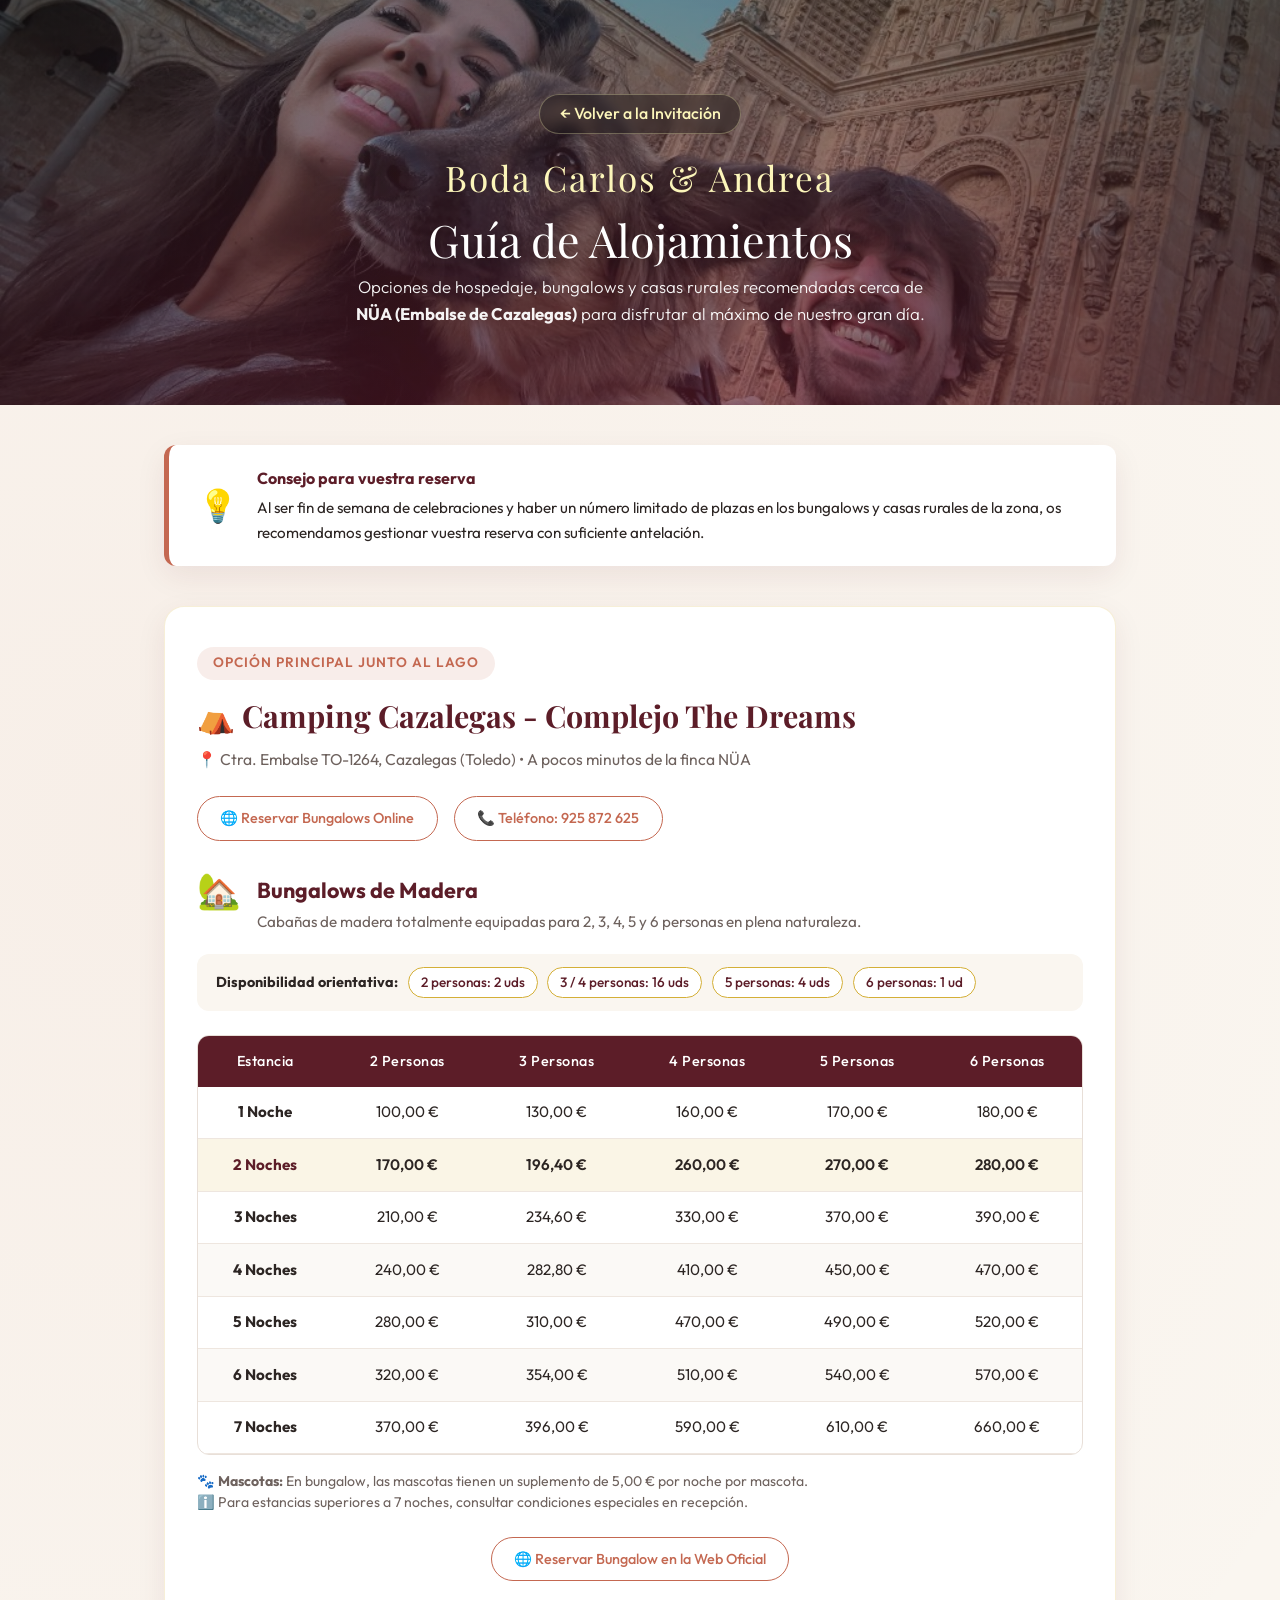
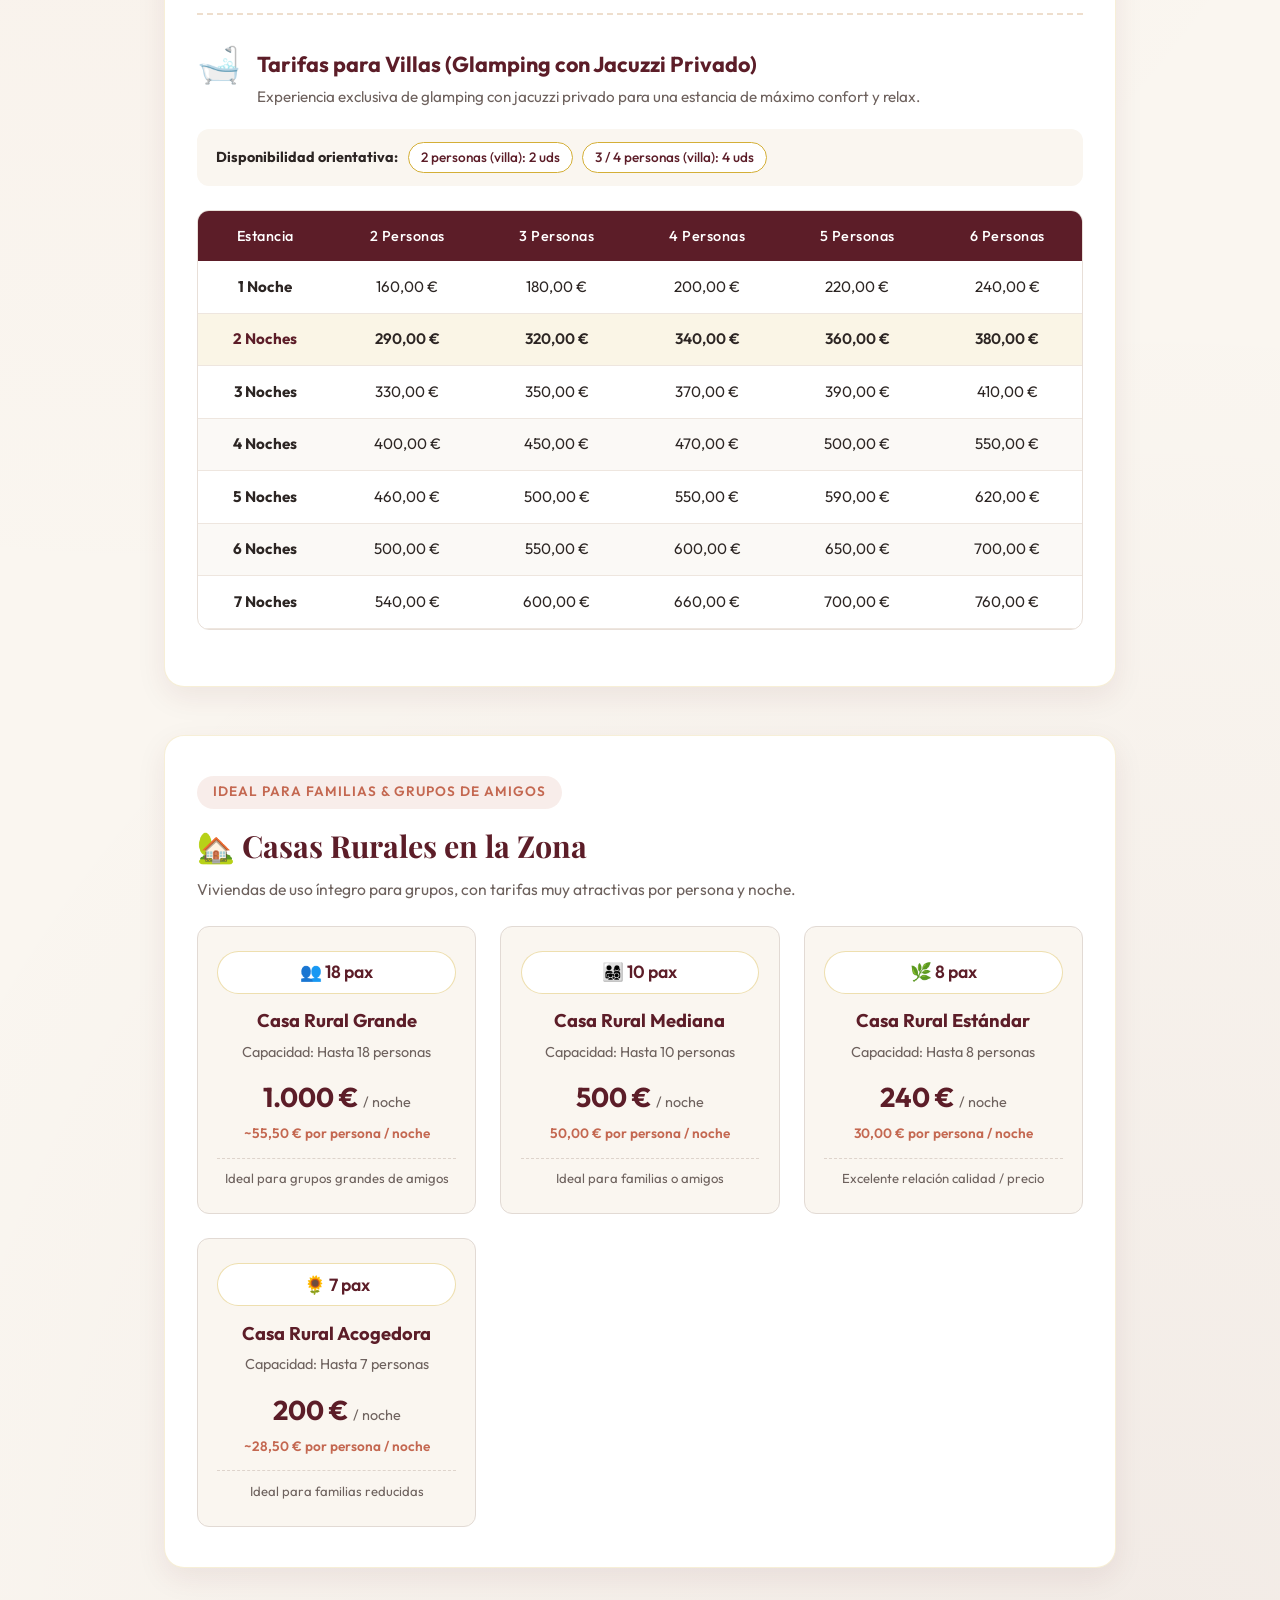
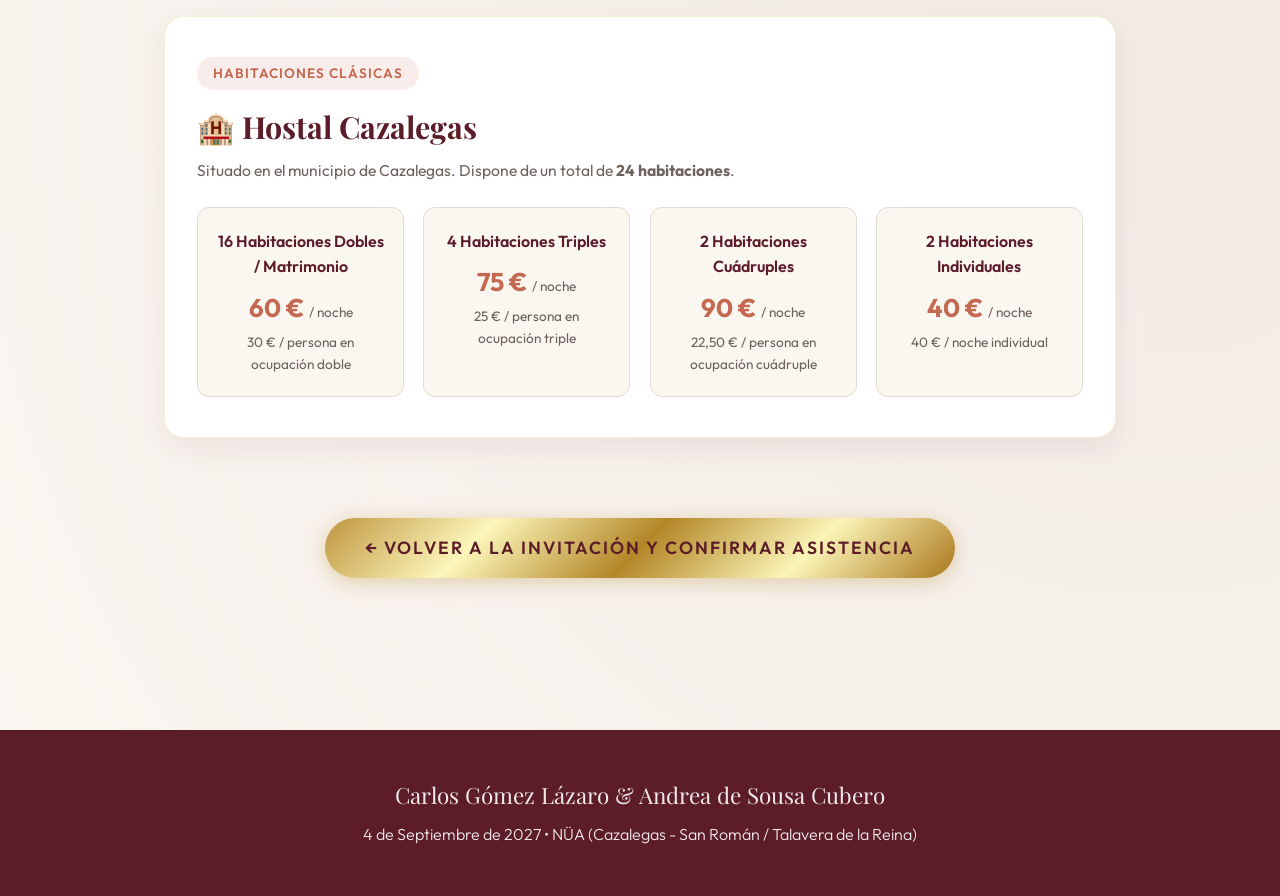
==== commit c2115db3: "Ajustar estilo de botones a btn-outline idéntico a Google Maps" ====
--- a/alojamiento.html
+++ b/alojamiento.html
@@ -46,10 +46,10 @@
       </p>
       
       <div class="contact-action-bar" style="display: flex; gap: 1rem; flex-wrap: wrap; align-items: center;">
-        <a href="https://camping.complejothedreams.com/bungalows/#section-24-28" target="_blank" rel="noopener noreferrer" class="btn-gold">
-          🏕️ Reservar Bungalows Online
+        <a href="https://camping.complejothedreams.com/bungalows/#section-24-28" target="_blank" rel="noopener noreferrer" class="btn-outline">
+          🌐 Reservar Bungalows Online
         </a>
-        <a href="tel:+34925872625" class="btn-outline" style="display: inline-flex; align-items: center; gap: 0.5rem;">
+        <a href="tel:+34925872625" class="btn-outline">
           📞 Teléfono: 925 872 625
         </a>
       </div>
@@ -151,8 +151,8 @@
           ℹ️ Para estancias superiores a 7 noches, consultar condiciones especiales en recepción.
         </p>
         <div style="margin-top: 1.5rem; text-align: center;">
-          <a href="https://camping.complejothedreams.com/bungalows/#section-24-28" target="_blank" rel="noopener noreferrer" class="btn-gold" style="font-size: 0.95rem; padding: 0.8rem 1.8rem;">
-            🏕️ Reservar Bungalow en la Web Oficial
+          <a href="https://camping.complejothedreams.com/bungalows/#section-24-28" target="_blank" rel="noopener noreferrer" class="btn-outline">
+            🌐 Reservar Bungalow en la Web Oficial
           </a>
         </div>
       </div>
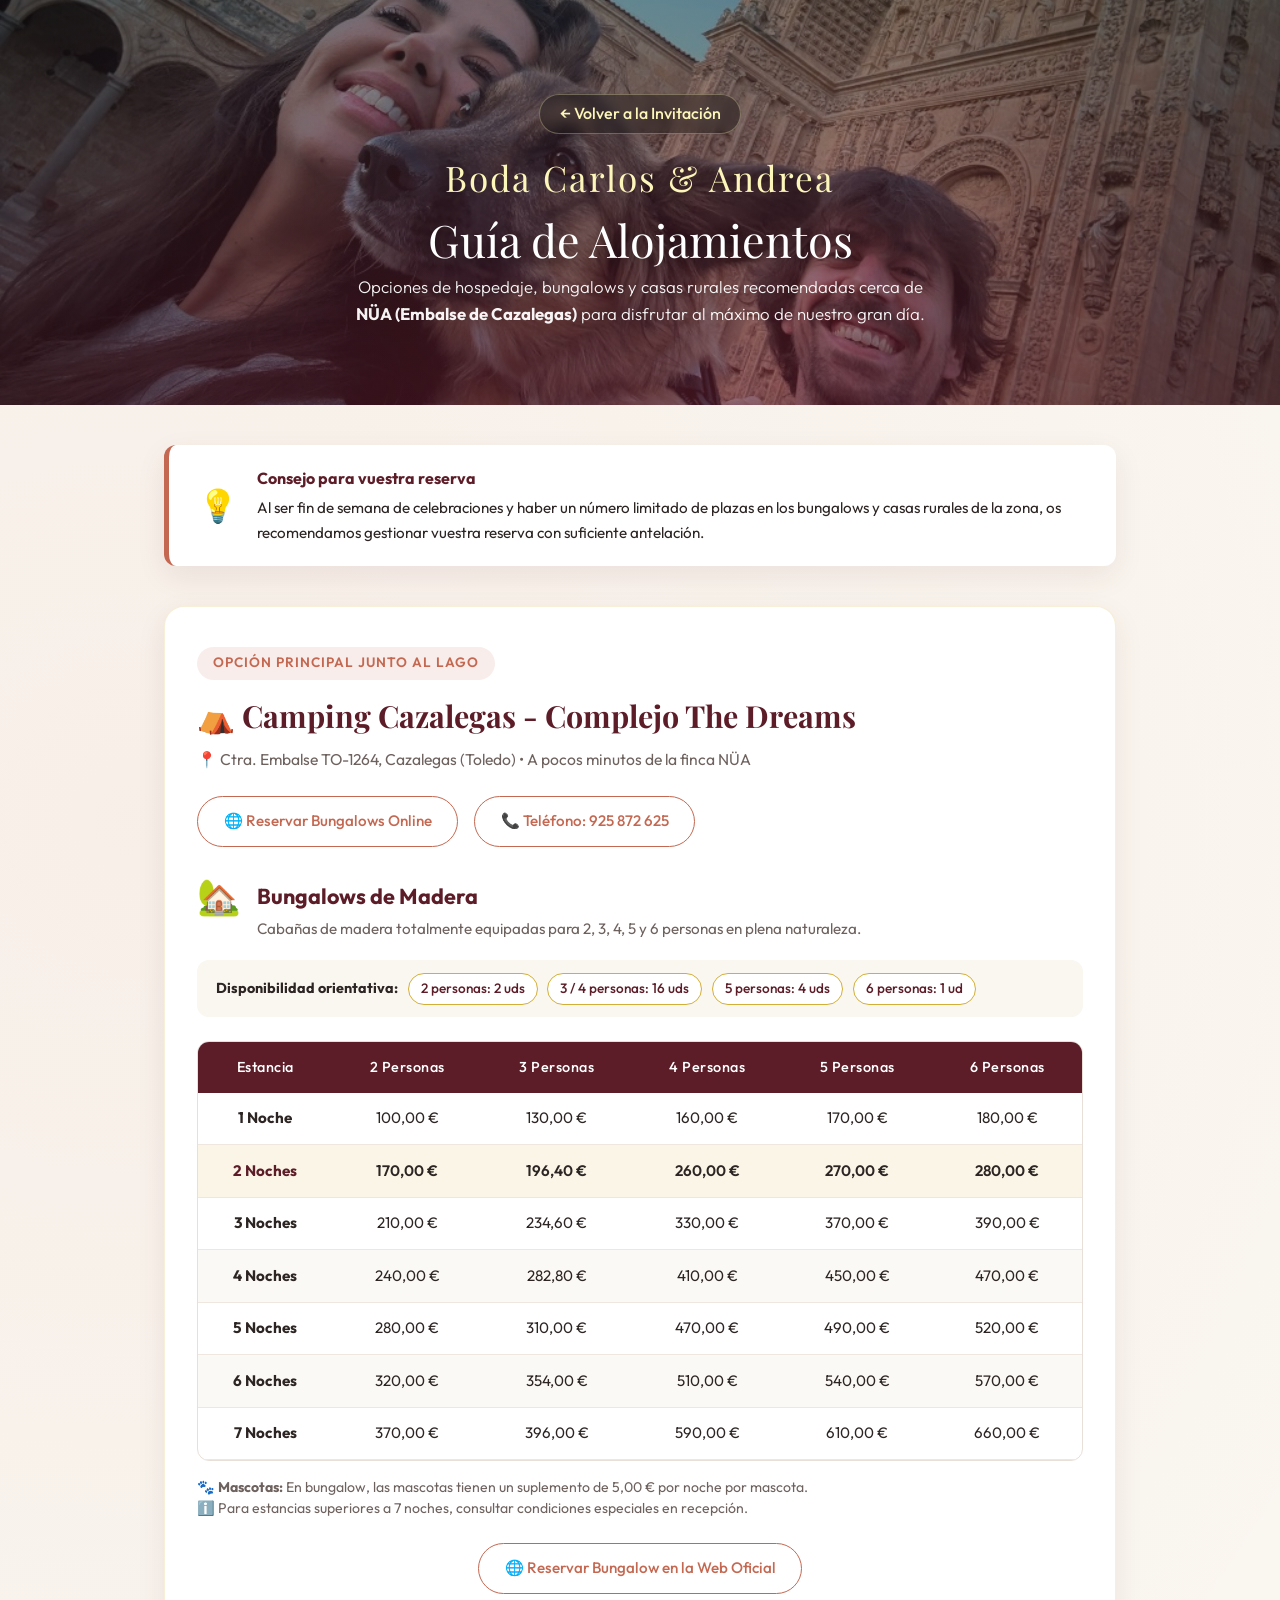
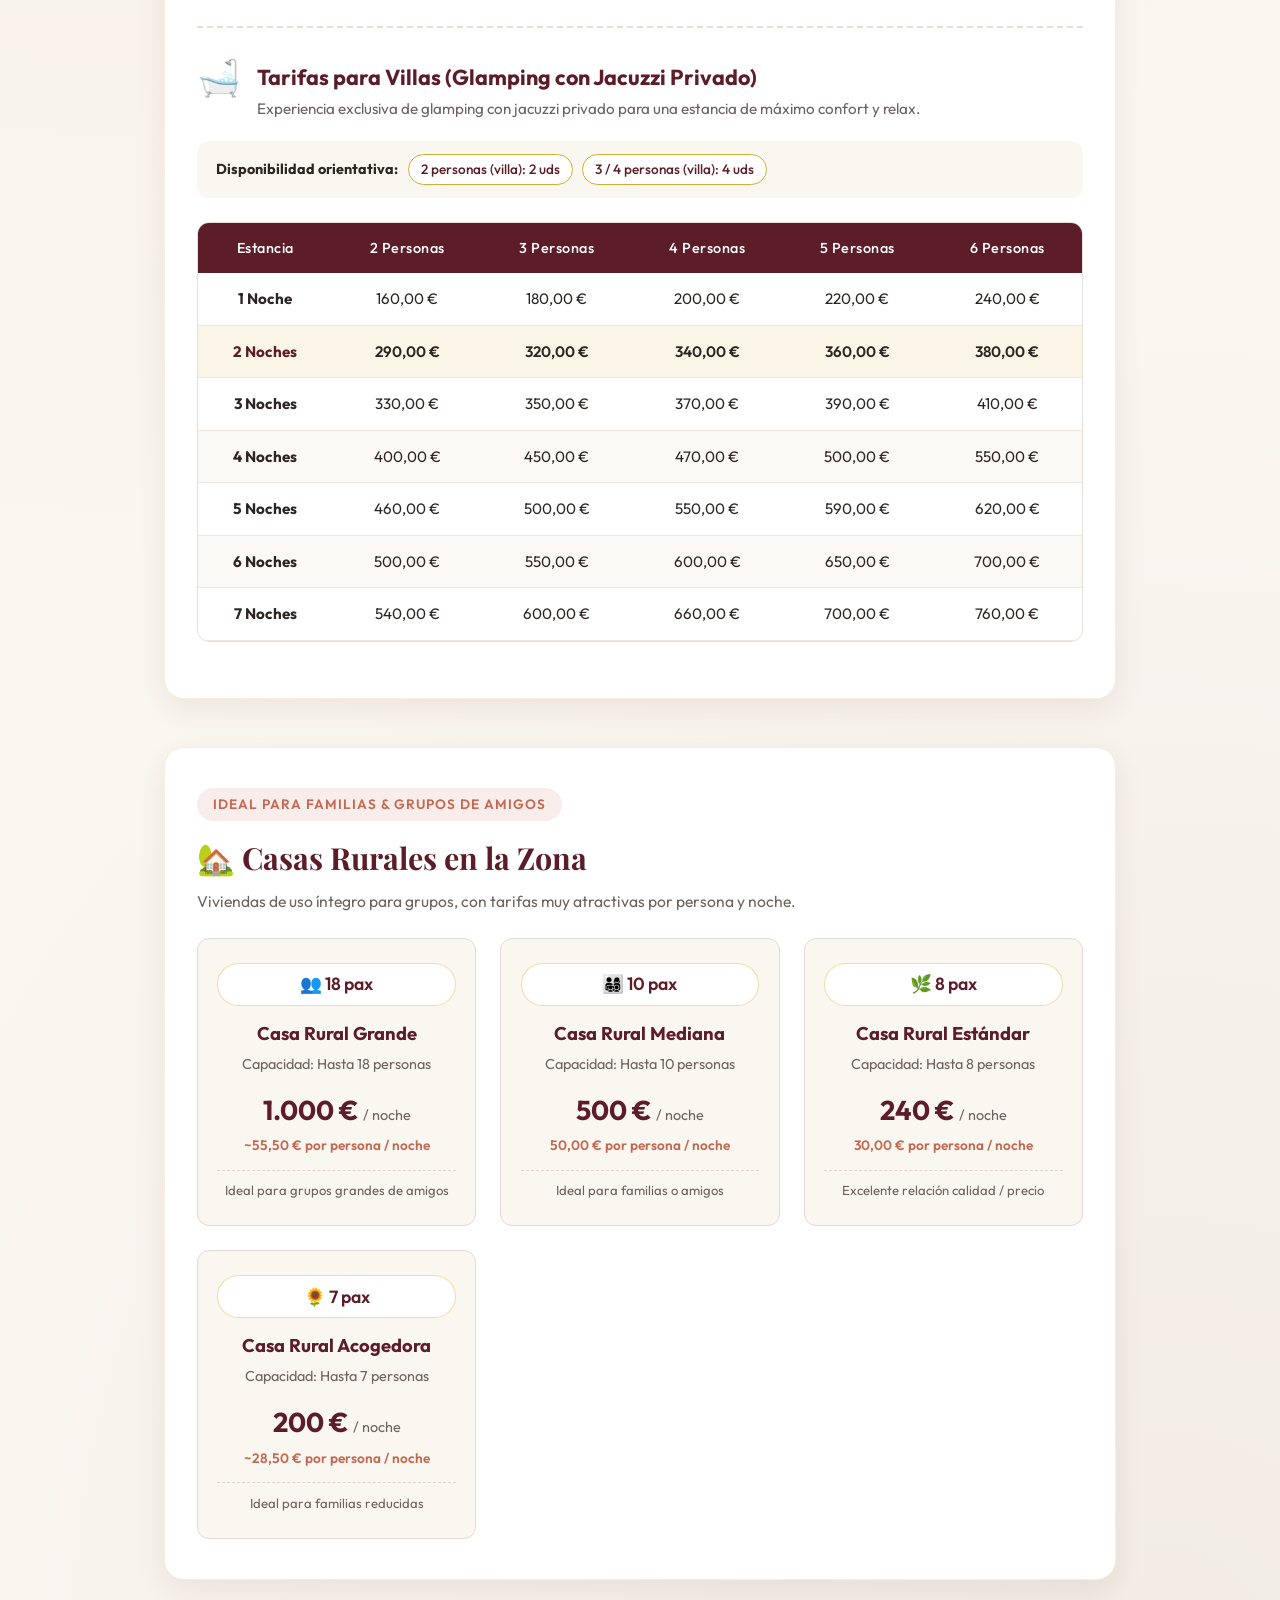
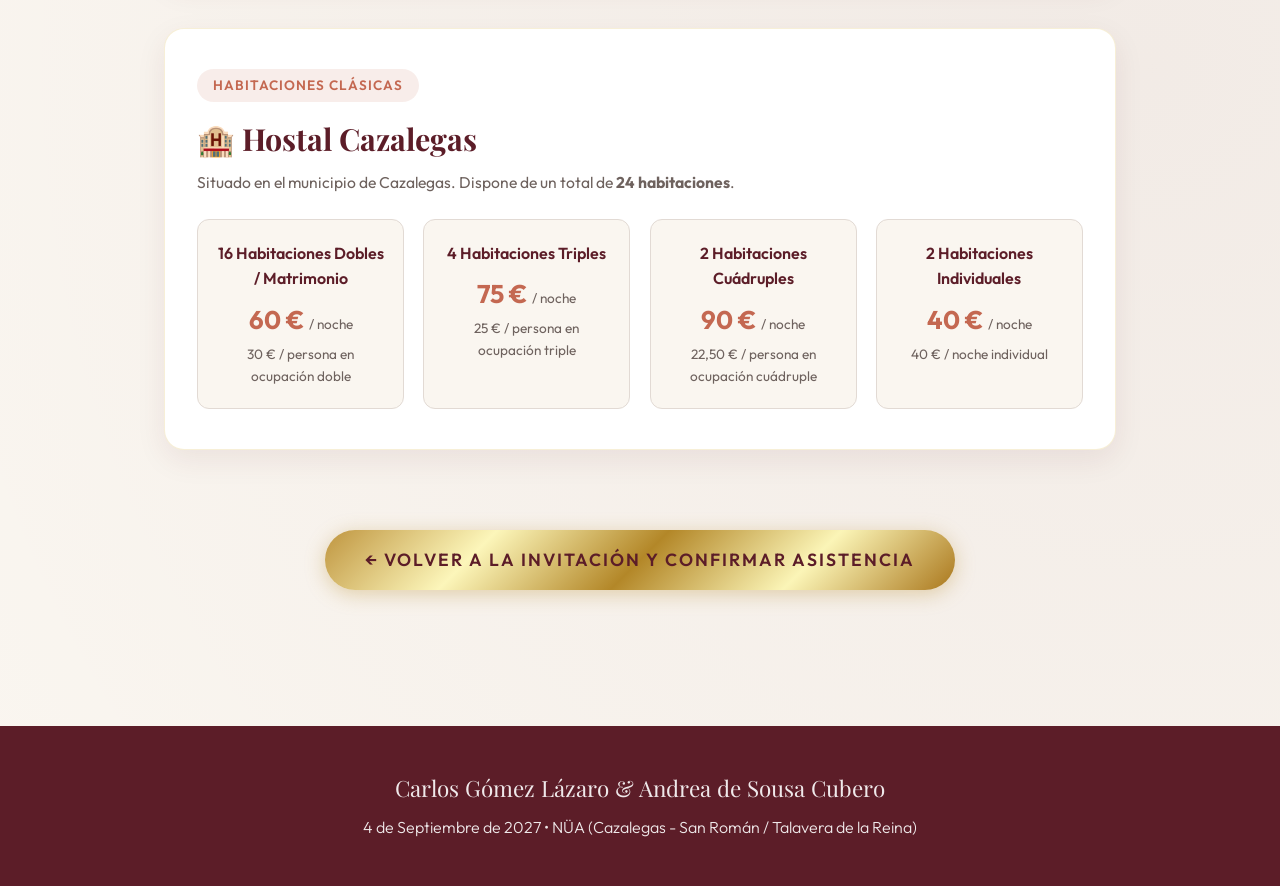
==== commit 03131246: "Unify card widths, eliminate excessive spacing, and optimize mobile responsiveness" ====
--- a/alojamiento.html
+++ b/alojamiento.html
@@ -7,7 +7,7 @@
   <meta name="description" content="Información y tarifas de alojamientos, bungalows, glamping y casas rurales para la boda de Carlos & Andrea.">
   
   <!-- CSS Principal -->
-  <link rel="stylesheet" href="style.css?v=7">
+  <link rel="stylesheet" href="style.css?v=8">
 </head>
 <body class="alojamiento-page">
 
--- a/style.css
+++ b/style.css
@@ -172,14 +172,23 @@
 
 /* Estructura General de Secciones */
 .section {
-  padding: 5rem 1.5rem;
-  max-width: 1000px;
+  padding: 2.2rem 1.25rem;
+  max-width: 760px;
   margin: 0 auto;
+}
+
+.welcome-text {
+  text-align: center;
+  max-width: 680px;
+  margin: 0 auto;
+  font-size: 1.08rem;
+  line-height: 1.7;
+  color: var(--text-muted);
 }
 
 .section-header {
   text-align: center;
-  margin-bottom: 3.5rem;
+  margin-bottom: 1.8rem;
 }
 
 .section-subtitle {
@@ -203,27 +212,25 @@
   width: 60px;
   height: 2px;
   background: var(--warm-gold);
-  margin: 1rem auto 0;
-}
-
-/* Tarjetas de Eventos */
-.events-grid {
-  display: grid;
-  grid-template-columns: repeat(auto-fit, minmax(300px, 1fr));
-  gap: 2rem;
-}
-
+  margin: 0.8rem auto 0;
+}
+
+/* Tarjetas */
 .card {
   background: var(--card-bg);
   backdrop-filter: blur(10px);
+  -webkit-backdrop-filter: blur(10px);
   border: 1px solid var(--glass-border);
   border-radius: var(--radius-lg);
-  padding: 2.5rem 2rem;
+  padding: 2.4rem 2rem;
   text-align: center;
   box-shadow: var(--shadow-soft);
   transition: var(--transition);
   position: relative;
   overflow: hidden;
+  max-width: 680px;
+  width: 100%;
+  margin: 0 auto;
 }
 
 .card::before {
@@ -234,8 +241,13 @@
   background: var(--gold-gradient);
 }
 
+.card-alojamiento-preview {
+  border: 2px solid rgba(212, 175, 55, 0.35);
+  background: linear-gradient(135deg, rgba(255, 255, 255, 0.95), rgba(250, 246, 240, 0.95));
+}
+
 .card:hover {
-  transform: translateY(-5px);
+  transform: translateY(-4px);
   box-shadow: var(--shadow-hover);
 }
 
@@ -255,20 +267,22 @@
 .card-info {
   color: var(--text-muted);
   margin-bottom: 1.2rem;
-  font-size: 0.95rem;
+  font-size: 0.98rem;
+  line-height: 1.6;
 }
 
 .btn-outline {
   display: inline-flex;
   align-items: center;
+  justify-content: center;
   gap: 0.5rem;
-  padding: 0.6rem 1.4rem;
+  padding: 0.75rem 1.6rem;
   border: 1px solid var(--terracotta);
   color: var(--terracotta);
   border-radius: 30px;
   text-decoration: none;
   font-weight: 500;
-  font-size: 0.9rem;
+  font-size: 0.95rem;
   transition: var(--transition);
 }
 
@@ -281,13 +295,26 @@
 .rsvp-section {
   background: #ffffff;
   border-radius: var(--radius-lg);
-  padding: 3.5rem 2.5rem;
+  padding: 2.8rem 2.2rem;
   box-shadow: var(--shadow-hover);
   border: 1px solid var(--glass-border);
+  max-width: 680px;
+  width: 100%;
+  margin: 0 auto;
+  position: relative;
+  overflow: hidden;
+}
+
+.rsvp-section::before {
+  content: '';
+  position: absolute;
+  top: 0; left: 0; right: 0;
+  height: 4px;
+  background: var(--gold-gradient);
 }
 
 .form-group {
-  margin-bottom: 1.8rem;
+  margin-bottom: 1.6rem;
 }
 
 .form-label {
@@ -320,16 +347,16 @@
 .radio-group, .checkbox-group {
   display: flex;
   flex-wrap: wrap;
-  gap: 1rem;
+  gap: 0.8rem;
   margin-top: 0.5rem;
 }
 
 .custom-option {
   display: flex;
   align-items: center;
-  gap: 0.5rem;
+  gap: 0.6rem;
   background: var(--soft-cream);
-  padding: 0.6rem 1.2rem;
+  padding: 0.7rem 1.1rem;
   border-radius: 30px;
   border: 1px solid #e2dad4;
   cursor: pointer;
@@ -373,10 +400,10 @@
 /* Footer */
 footer {
   text-align: center;
-  padding: 3rem 1.5rem;
+  padding: 2.8rem 1.5rem;
   background: var(--primary-burgundy);
   color: #ffffff;
-  margin-top: 4rem;
+  margin-top: 3rem;
 }
 
 footer p {
@@ -393,10 +420,18 @@
 /* Responsive Breakpoints */
 @media (max-width: 768px) {
   .hero-title { font-size: 2.8rem; }
-  .section { padding: 3.5rem 1rem; }
-  .rsvp-section { padding: 2rem 1.2rem; }
-  .countdown-box { min-width: 70px; padding: 0.8rem 0.8rem; }
-  .countdown-number { font-size: 1.7rem; }
+  .section { padding: 1.6rem 1rem; }
+  .section-header { margin-bottom: 1.4rem; }
+  .section-title { font-size: 2rem; }
+  .section-subtitle { font-size: 1.9rem; }
+  .card { padding: 1.8rem 1.2rem; }
+  .card-title { font-size: 1.45rem; }
+  .rsvp-section { padding: 1.8rem 1.2rem; }
+  .countdown-box { min-width: 68px; padding: 0.7rem 0.6rem; }
+  .countdown-number { font-size: 1.6rem; }
+  .btn-outline { width: 100%; }
+  .custom-option { width: 100%; border-radius: 12px; }
+  footer { margin-top: 2rem; padding: 2.2rem 1rem; }
 }
 
 /* ==========================================================================
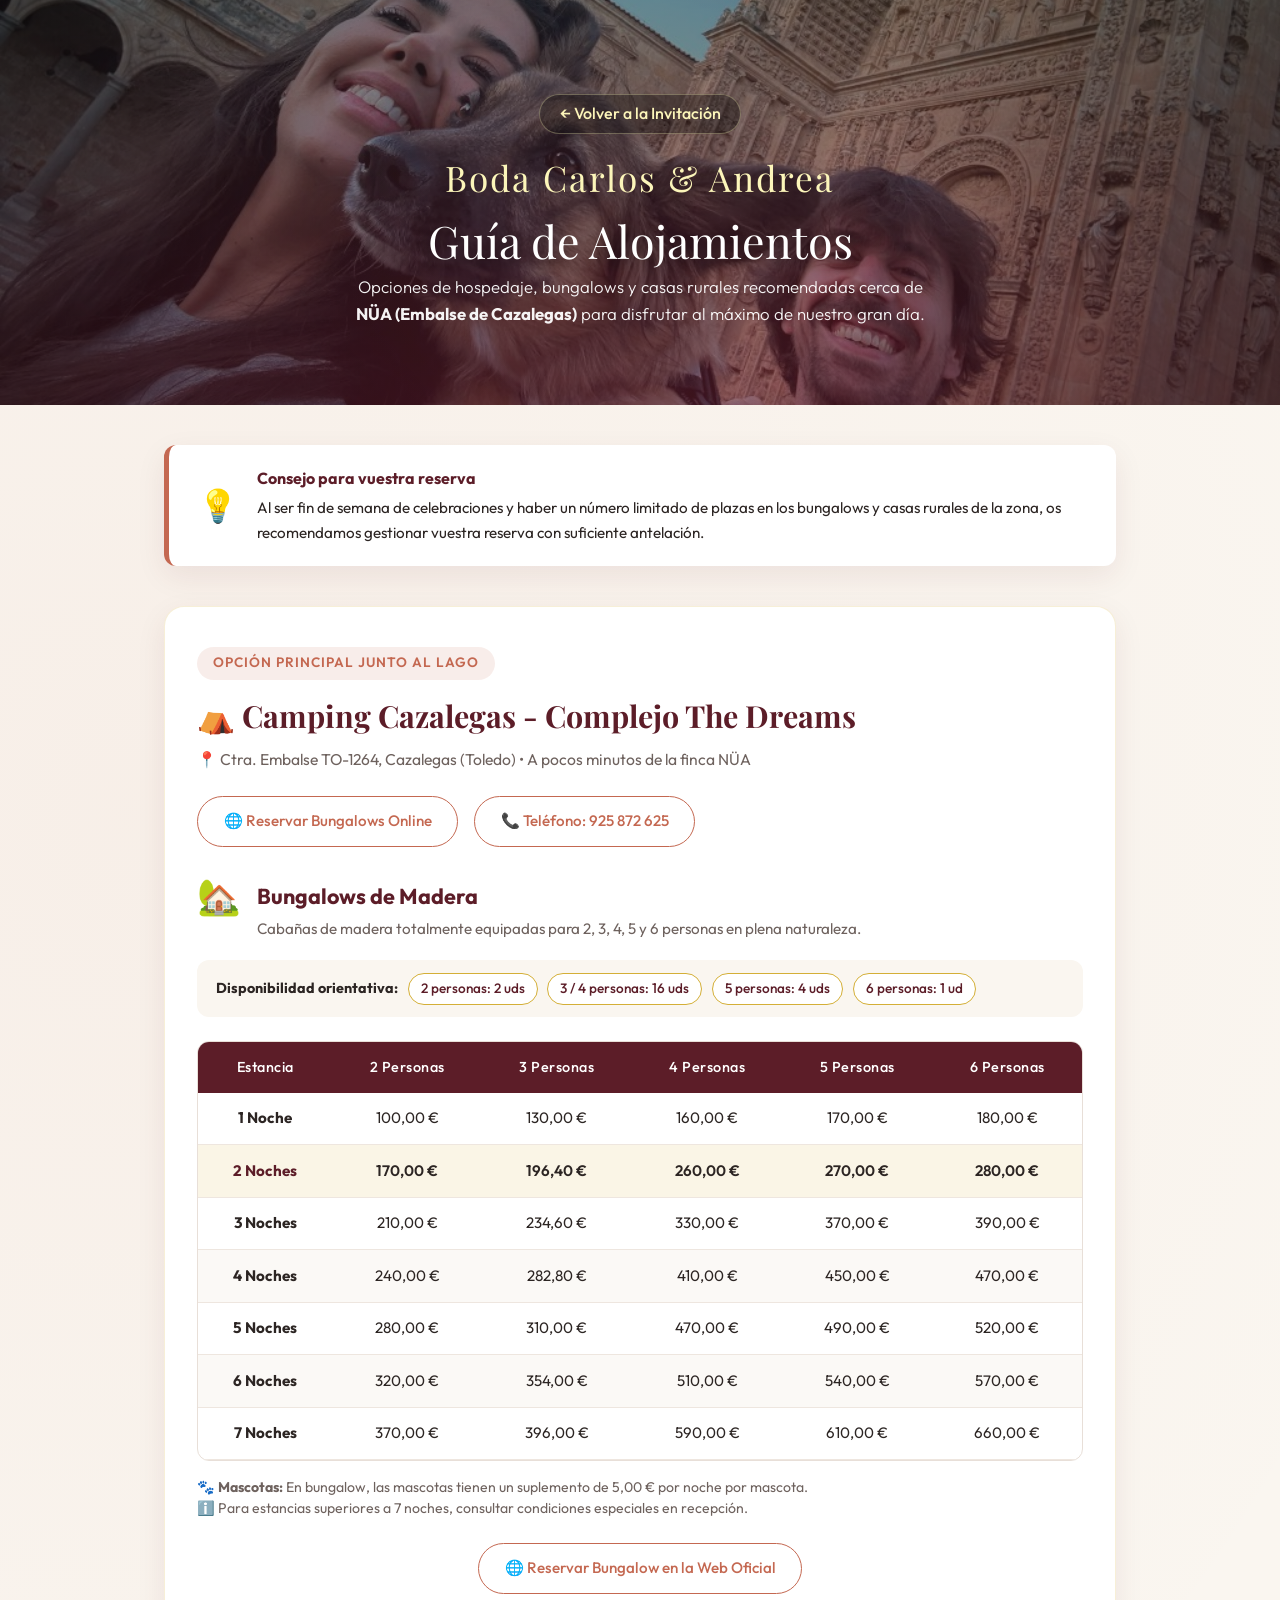
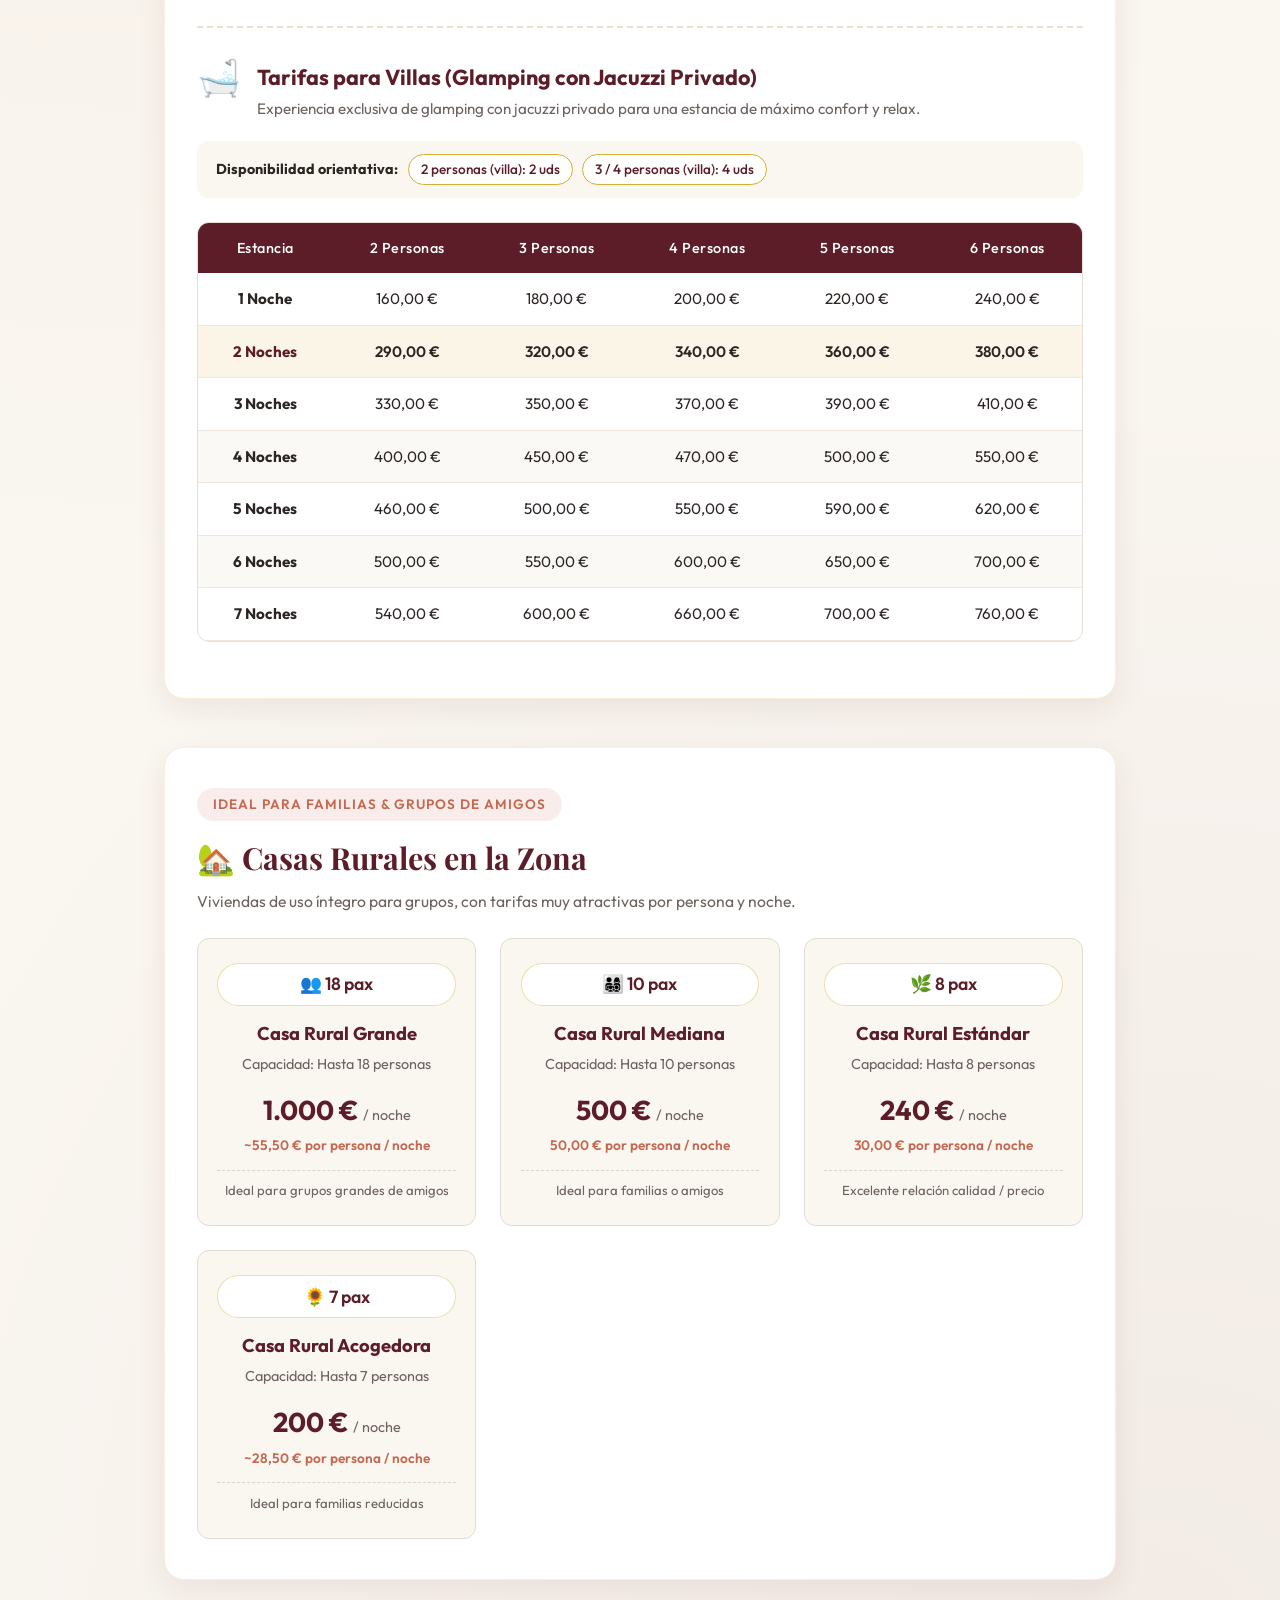
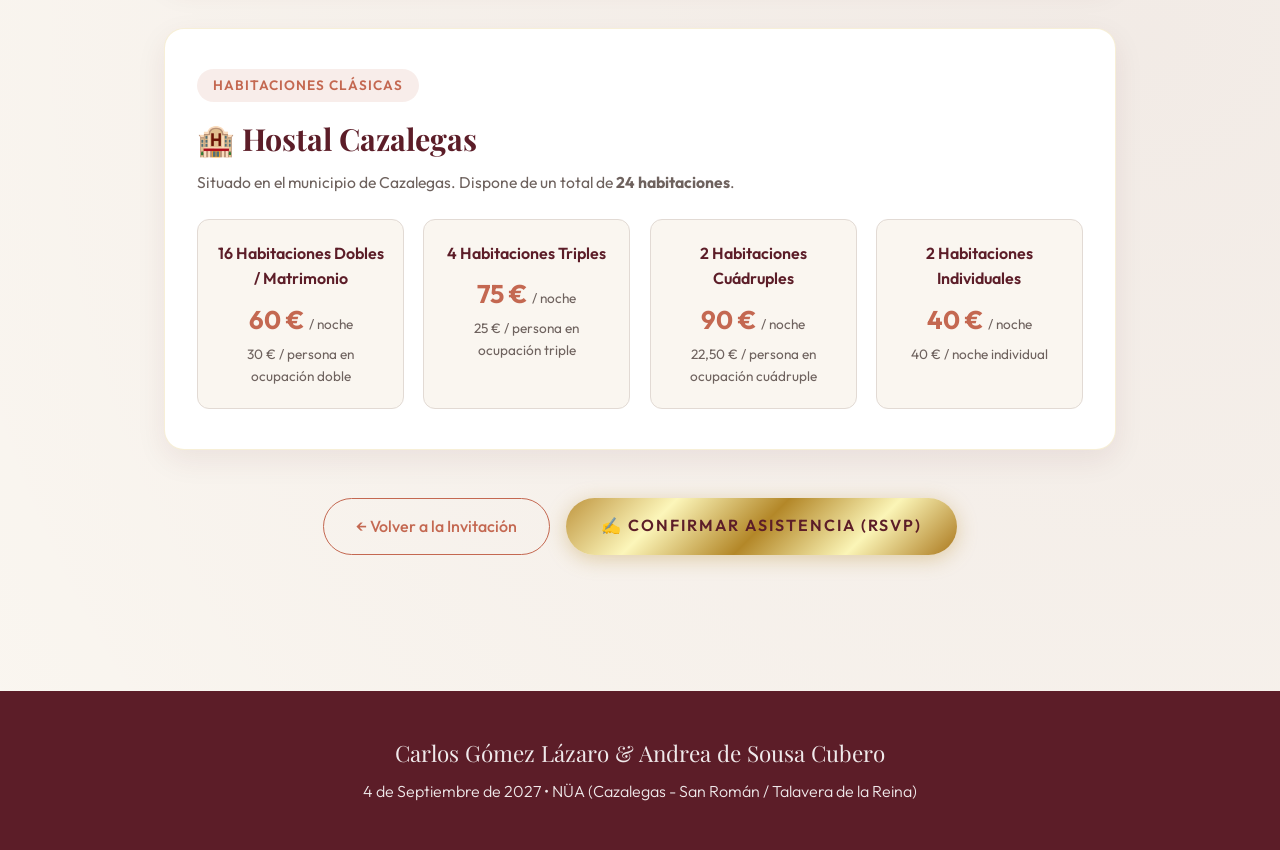
==== commit e95da02c: "Move RSVP confirmation form to dedicated rsvp.html page and link from hero and cards" ====
--- a/alojamiento.html
+++ b/alojamiento.html
@@ -7,7 +7,7 @@
   <meta name="description" content="Información y tarifas de alojamientos, bungalows, glamping y casas rurales para la boda de Carlos & Andrea.">
   
   <!-- CSS Principal -->
-  <link rel="stylesheet" href="style.css?v=8">
+  <link rel="stylesheet" href="style.css?v=11">
 </head>
 <body class="alojamiento-page">
 
@@ -332,10 +332,13 @@
       </div>
     </section>
 
-    <!-- BOTÓN FINAL DE REGRESO -->
-    <div style="text-align: center; margin: 3rem 0;">
-      <a href="index.html" class="btn-primary" style="font-size: 1.1rem; padding: 1rem 2.5rem;">
-        ← Volver a la Invitación y Confirmar Asistencia
+    <!-- BOTÓN FINAL DE NAVEGACIÓN -->
+    <div style="text-align: center; margin: 3rem 0; display: flex; justify-content: center; gap: 1rem; flex-wrap: wrap;">
+      <a href="index.html" class="btn-outline" style="font-size: 1rem; padding: 0.9rem 2rem;">
+        ← Volver a la Invitación
+      </a>
+      <a href="rsvp.html" class="btn-primary" style="font-size: 1rem; padding: 0.9rem 2.2rem; margin-top: 0;">
+        ✍️ Confirmar Asistencia (RSVP)
       </a>
     </div>
 
--- a/style.css
+++ b/style.css
@@ -37,10 +37,14 @@
 
 body {
   font-family: 'Outfit', sans-serif;
-  background-color: var(--soft-cream);
+  background-color: #1a0f12;
   color: var(--text-dark);
   line-height: 1.6;
-  overflow-x: hidden;
+  overflow-x: clip;
+}
+
+body.alojamiento-page {
+  background-color: var(--soft-cream);
   background-image: 
     radial-gradient(circle at 10% 20%, rgba(196, 104, 81, 0.05) 0%, transparent 40%),
     radial-gradient(circle at 90% 80%, rgba(92, 29, 40, 0.05) 0%, transparent 40%);
@@ -55,25 +59,30 @@
   font-family: 'Playfair Display', serif;
 }
 
-/* Hero Section */
+/* Hero Section (Fijo / Sticky que queda de fondo) */
 .hero {
-  position: relative;
-  min-height: 100vh;
+  position: sticky;
+  top: 0;
+  height: 100vh;
+  height: 100dvh;
+  min-height: 560px;
   display: flex;
   flex-direction: column;
   align-items: center;
   justify-content: center;
   text-align: center;
-  padding: 3rem 1.5rem;
-  background: linear-gradient(rgba(44, 37, 35, 0.35), rgba(92, 29, 40, 0.5)),
+  padding: 2.5rem 1.5rem 3rem;
+  background: linear-gradient(rgba(44, 37, 35, 0.4), rgba(92, 29, 40, 0.55)),
               url('portada.jpg') center 90%/cover no-repeat;
   color: #ffffff;
+  z-index: 1;
+  box-sizing: border-box;
 }
 
 .hero-overlay {
   position: absolute;
   top: 0; left: 0; right: 0; bottom: 0;
-  background: radial-gradient(circle at center, transparent 30%, rgba(0, 0, 0, 0.4) 100%);
+  background: radial-gradient(circle at center, transparent 30%, rgba(0, 0, 0, 0.45) 100%);
 }
 
 .hero-content {
@@ -81,6 +90,8 @@
   z-index: 2;
   max-width: 800px;
   animation: fadeIn 1.2s ease-out;
+  will-change: opacity, transform;
+  transition: opacity 0.1s linear, transform 0.1s linear;
 }
 
 .hero-subtitle {
@@ -104,20 +115,20 @@
 
 .hero-date-badge {
   display: inline-block;
-  margin: 1.5rem 0 2rem;
-  padding: 0.6rem 1.8rem;
+  margin: 1.2rem 0 1.6rem;
+  padding: 0.5rem 1.8rem;
   border-top: 1px solid rgba(255, 255, 255, 0.4);
   border-bottom: 1px solid rgba(255, 255, 255, 0.4);
-  font-size: 1.2rem;
+  font-size: 1.15rem;
   letter-spacing: 2px;
 }
 
 /* Cuenta Atrás */
 .countdown-container {
   display: flex;
-  gap: 1.2rem;
+  gap: 1.1rem;
   justify-content: center;
-  margin-top: 1rem;
+  margin-top: 0.5rem;
   flex-wrap: wrap;
 }
 
@@ -126,15 +137,15 @@
   backdrop-filter: blur(8px);
   -webkit-backdrop-filter: blur(8px);
   border: 1px solid rgba(255, 255, 255, 0.3);
-  padding: 1rem 1.2rem;
+  padding: 0.9rem 1.1rem;
   border-radius: var(--radius-md);
-  min-width: 85px;
+  min-width: 82px;
   box-shadow: 0 4px 15px rgba(0,0,0,0.2);
 }
 
 .countdown-number {
   font-family: 'Playfair Display', serif;
-  font-size: 2.2rem;
+  font-size: 2.1rem;
   font-weight: 700;
   color: #ffffff;
   display: block;
@@ -150,7 +161,7 @@
 /* Botones Principales */
 .btn-primary {
   display: inline-block;
-  padding: 1rem 2.5rem;
+  padding: 0.95rem 2.4rem;
   background: var(--gold-gradient);
   color: var(--primary-burgundy);
   font-weight: 600;
@@ -162,7 +173,7 @@
   cursor: pointer;
   box-shadow: 0 4px 20px rgba(191, 149, 63, 0.4);
   transition: var(--transition);
-  margin-top: 2rem;
+  margin-top: 1.6rem;
 }
 
 .btn-primary:hover {
@@ -170,9 +181,122 @@
   box-shadow: 0 8px 25px rgba(191, 149, 63, 0.6);
 }
 
+/* Indicador de Desplazamiento */
+.scroll-indicator {
+  margin-top: 1.4rem;
+  display: flex;
+  flex-direction: column;
+  align-items: center;
+  gap: 0.25rem;
+  color: rgba(255, 255, 255, 0.85);
+  font-size: 0.82rem;
+  letter-spacing: 1.5px;
+  text-transform: uppercase;
+  animation: bounceSlow 2.2s infinite ease-in-out;
+}
+
+.scroll-chevron {
+  stroke: #fcf6ba;
+}
+
+@keyframes bounceSlow {
+  0%, 20%, 50%, 80%, 100% {
+    transform: translateY(0);
+    opacity: 0.85;
+  }
+  40% {
+    transform: translateY(7px);
+    opacity: 1;
+  }
+  60% {
+    transform: translateY(3px);
+    opacity: 0.9;
+  }
+}
+
+/* Capa 2: Pantalla de Bienvenida (Se fija y cubre el Hero) */
+.welcome-sheet {
+  position: sticky;
+  top: 0;
+  height: 100vh;
+  height: 100dvh;
+  min-height: 520px;
+  z-index: 2;
+  display: flex;
+  flex-direction: column;
+  align-items: center;
+  justify-content: center;
+  background-color: var(--soft-cream);
+  background-image: 
+    radial-gradient(circle at 10% 20%, rgba(196, 104, 81, 0.06) 0%, transparent 40%),
+    radial-gradient(circle at 90% 80%, rgba(92, 29, 40, 0.06) 0%, transparent 40%);
+  border-radius: 36px 36px 0 0;
+  box-shadow: 0 -25px 60px rgba(0, 0, 0, 0.35);
+  padding: 2.5rem 1.5rem;
+  box-sizing: border-box;
+  overflow: hidden;
+}
+
+.welcome-sheet::before {
+  content: '';
+  position: absolute;
+  top: 14px;
+  left: 50%;
+  transform: translateX(-50%);
+  width: 48px;
+  height: 4px;
+  background: rgba(212, 175, 55, 0.5);
+  border-radius: 10px;
+}
+
+.welcome-sheet-content {
+  max-width: 760px;
+  width: 100%;
+  margin: 0 auto;
+  text-align: center;
+  will-change: opacity, transform;
+  transition: opacity 0.1s linear, transform 0.1s linear;
+}
+
+.scroll-indicator-dark {
+  color: var(--terracotta);
+  margin-top: 2.2rem;
+  font-weight: 500;
+}
+
+.scroll-indicator-dark .scroll-chevron {
+  stroke: var(--terracotta);
+}
+
+/* Capa 3: Contenedor de Tarjetas, Detalles y RSVP (Se desliza sobre la Bienvenida) */
+.cards-sheet-wrapper {
+  position: relative;
+  z-index: 3;
+  background-color: var(--soft-cream);
+  background-image: 
+    radial-gradient(circle at 10% 20%, rgba(196, 104, 81, 0.05) 0%, transparent 40%),
+    radial-gradient(circle at 90% 80%, rgba(92, 29, 40, 0.05) 0%, transparent 40%);
+  border-radius: 36px 36px 0 0;
+  box-shadow: 0 -25px 60px rgba(0, 0, 0, 0.25);
+  padding-top: 2.5rem;
+  margin-top: 0;
+}
+
+.cards-sheet-wrapper::before {
+  content: '';
+  position: absolute;
+  top: 14px;
+  left: 50%;
+  transform: translateX(-50%);
+  width: 48px;
+  height: 4px;
+  background: rgba(212, 175, 55, 0.45);
+  border-radius: 10px;
+}
+
 /* Estructura General de Secciones */
 .section {
-  padding: 2.2rem 1.25rem;
+  padding: 2.5rem 1.25rem;
   max-width: 760px;
   margin: 0 auto;
 }
@@ -181,8 +305,8 @@
   text-align: center;
   max-width: 680px;
   margin: 0 auto;
-  font-size: 1.08rem;
-  line-height: 1.7;
+  font-size: 1.12rem;
+  line-height: 1.75;
   color: var(--text-muted);
 }
 
@@ -411,6 +535,19 @@
   font-weight: 300;
 }
 
+/* Animación de Revelado al hacer Scroll */
+.reveal-on-scroll {
+  opacity: 0;
+  transform: translateY(35px);
+  transition: opacity 0.85s cubic-bezier(0.16, 1, 0.3, 1), transform 0.85s cubic-bezier(0.16, 1, 0.3, 1);
+  will-change: opacity, transform;
+}
+
+.reveal-on-scroll.is-visible {
+  opacity: 1;
+  transform: translateY(0);
+}
+
 /* Keyframes */
 @keyframes fadeIn {
   from { opacity: 0; transform: translateY(20px); }
@@ -419,16 +556,34 @@
 
 /* Responsive Breakpoints */
 @media (max-width: 768px) {
-  .hero-title { font-size: 2.8rem; }
-  .section { padding: 1.6rem 1rem; }
+  .hero {
+    min-height: 520px;
+    padding: 2rem 1rem 2.5rem;
+  }
+  .hero-title { font-size: 2.7rem; }
+  .hero-subtitle { font-size: 1.8rem; }
+  .hero-date-badge { font-size: 0.95rem; padding: 0.4rem 1.2rem; margin: 1rem 0 1.2rem; }
+  .welcome-sheet {
+    min-height: 480px;
+    padding: 2rem 1.2rem;
+    border-radius: 28px 28px 0 0;
+  }
+  .welcome-text { font-size: 1.02rem; line-height: 1.65; }
+  .scroll-indicator-dark { margin-top: 1.6rem; font-size: 0.78rem; }
+  .cards-sheet-wrapper {
+    border-radius: 28px 28px 0 0;
+    padding-top: 1.8rem;
+  }
+  .section { padding: 1.8rem 1rem; }
   .section-header { margin-bottom: 1.4rem; }
   .section-title { font-size: 2rem; }
   .section-subtitle { font-size: 1.9rem; }
   .card { padding: 1.8rem 1.2rem; }
   .card-title { font-size: 1.45rem; }
   .rsvp-section { padding: 1.8rem 1.2rem; }
-  .countdown-box { min-width: 68px; padding: 0.7rem 0.6rem; }
-  .countdown-number { font-size: 1.6rem; }
+  .countdown-box { min-width: 65px; padding: 0.6rem 0.5rem; }
+  .countdown-number { font-size: 1.5rem; }
+  .btn-primary { padding: 0.85rem 2rem; font-size: 0.95rem; }
   .btn-outline { width: 100%; }
   .custom-option { width: 100%; border-radius: 12px; }
   footer { margin-top: 2rem; padding: 2.2rem 1rem; }
